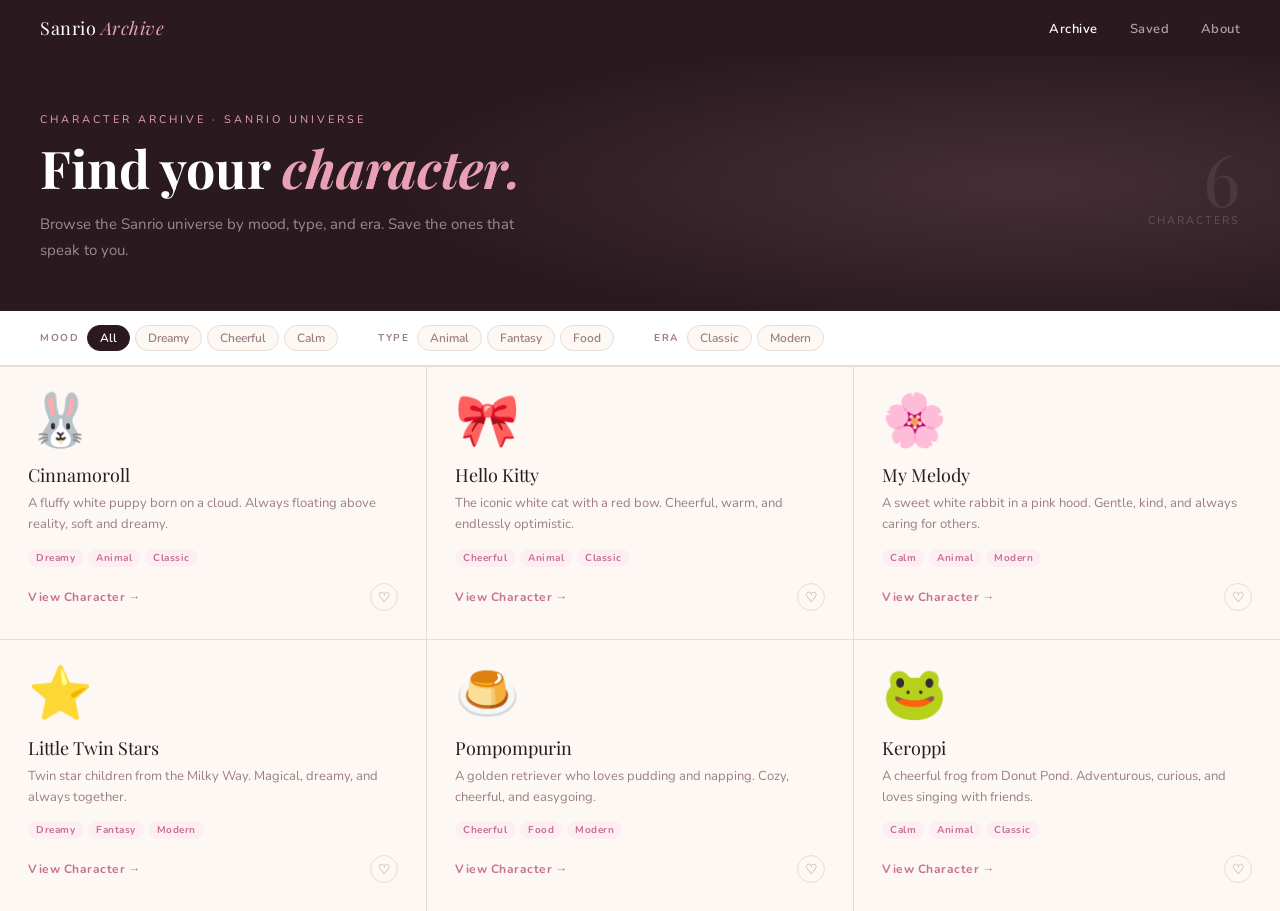
==== index.html @ fc2ae369 "Rename web3.html to index.html" ====
<!DOCTYPE html>
<html lang="en">
<head>
<meta charset="UTF-8">
<meta name="viewport" content="width=device-width, initial-scale=1.0">
<title>Sanrio Character Archive</title>
<link href="https://fonts.googleapis.com/css2?family=Playfair+Display:ital,wght@0,400;0,700;1,400&family=Nunito:wght@300;400;600;700&display=swap" rel="stylesheet">
<style>
:root {
  --pink: #e8a0b4;
  --pink-deep: #c97090;
  --pink-light: #fdeef3;
  --cream: #fdf8f4;
  --sand: #e8ddd5;
  --ink: #2a1a20;
  --muted: #9b7e86;
  --white: #ffffff;
  --tag-bg: #fdeef3;
}

* { margin: 0; padding: 0; box-sizing: border-box; }

body {
  font-family: 'Nunito', sans-serif;
  background: var(--cream);
  color: var(--ink);
  min-height: 100vh;
}

/* ── HEADER ── */
header {
  background: var(--ink);
  padding: 0 40px;
  display: flex;
  align-items: center;
  justify-content: space-between;
  height: 56px;
  position: sticky;
  top: 0;
  z-index: 100;
}

.logo {
  font-family: 'Playfair Display', serif;
  font-size: 18px;
  color: var(--white);
  letter-spacing: 0.5px;
}

.logo em {
  font-style: italic;
  color: var(--pink);
}

nav a {
  color: rgba(255,255,255,0.6);
  text-decoration: none;
  font-size: 13px;
  font-weight: 600;
  margin-left: 28px;
  letter-spacing: 0.5px;
  transition: color 0.2s;
}

nav a:hover, nav a.active { color: var(--white); }

.nav-saved {
  background: var(--pink);
  color: var(--ink) !important;
  padding: 6px 14px;
  border-radius: 20px;
  font-weight: 700 !important;
}

/* ── HERO ── */
.hero {
  background: var(--ink);
  padding: 56px 40px 48px;
  position: relative;
  overflow: hidden;
}

.hero::before {
  content: '';
  position: absolute;
  inset: 0;
  background: radial-gradient(ellipse 70% 80% at 80% 50%, rgba(232,160,180,0.15) 0%, transparent 70%);
}

.hero-label {
  font-size: 11px;
  letter-spacing: 3px;
  text-transform: uppercase;
  color: var(--pink);
  margin-bottom: 12px;
  position: relative;
}

.hero-title {
  font-family: 'Playfair Display', serif;
  font-size: clamp(32px, 5vw, 52px);
  color: var(--white);
  line-height: 1.1;
  position: relative;
  margin-bottom: 16px;
}

.hero-title em { font-style: italic; color: var(--pink); }

.hero-desc {
  font-size: 15px;
  color: rgba(255,255,255,0.5);
  max-width: 480px;
  line-height: 1.7;
  position: relative;
}

.hero-count {
  position: absolute;
  right: 40px;
  top: 50%;
  transform: translateY(-50%);
  text-align: right;
}

.hero-count-num {
  font-family: 'Playfair Display', serif;
  font-size: 72px;
  color: rgba(255,255,255,0.08);
  line-height: 1;
}

.hero-count-label {
  font-size: 11px;
  color: rgba(255,255,255,0.2);
  letter-spacing: 2px;
  text-transform: uppercase;
}

/* ── FILTER ── */
.filter-wrap {
  background: var(--white);
  border-bottom: 1px solid var(--sand);
  padding: 14px 40px;
  display: flex;
  gap: 40px;
  align-items: center;
  position: sticky;
  top: 56px;
  z-index: 90;
}

.filter-group {
  display: flex;
  align-items: center;
  gap: 8px;
}

.filter-group-label {
  font-size: 10px;
  font-weight: 700;
  letter-spacing: 1.5px;
  text-transform: uppercase;
  color: var(--muted);
  white-space: nowrap;
}

.filter-pills { display: flex; gap: 5px; }

.pill {
  padding: 4px 12px;
  border-radius: 20px;
  border: 1px solid var(--sand);
  background: var(--cream);
  font-size: 12px;
  font-weight: 600;
  color: var(--muted);
  cursor: pointer;
  transition: all 0.15s;
  font-family: 'Nunito', sans-serif;
}

.pill:hover { border-color: var(--pink); color: var(--pink-deep); }
.pill.active { background: var(--ink); color: var(--white); border-color: var(--ink); }

/* ── GRID ── */
.archive {
  display: grid;
  grid-template-columns: repeat(3, 1fr);
  gap: 1px;
  background: var(--sand);
  border-top: 1px solid var(--sand);
}

.card {
  background: var(--cream);
  padding: 28px;
  cursor: pointer;
  transition: background 0.2s;
  position: relative;
}

.card:hover { background: var(--white); }

.card-emoji {
  font-size: 52px;
  margin-bottom: 16px;
  display: block;
  line-height: 1;
}

.card-name {
  font-family: 'Playfair Display', serif;
  font-size: 18px;
  color: var(--ink);
  margin-bottom: 6px;
}

.card-desc {
  font-size: 13px;
  color: var(--muted);
  line-height: 1.6;
  margin-bottom: 14px;
}

.card-tags { display: flex; gap: 5px; flex-wrap: wrap; margin-bottom: 16px; }

.card-tag {
  font-size: 10px;
  font-weight: 700;
  padding: 2px 8px;
  border-radius: 20px;
  background: var(--pink-light);
  color: var(--pink-deep);
  letter-spacing: 0.5px;
}

.card-footer {
  display: flex;
  align-items: center;
  justify-content: space-between;
}

.card-link {
  font-size: 12px;
  font-weight: 700;
  color: var(--pink-deep);
  text-decoration: none;
  letter-spacing: 0.5px;
}

.save-btn {
  width: 28px;
  height: 28px;
  border-radius: 50%;
  border: 1.5px solid var(--sand);
  background: transparent;
  display: flex;
  align-items: center;
  justify-content: center;
  cursor: pointer;
  font-size: 14px;
  transition: all 0.15s;
  padding: 0;
  color: var(--muted);
}

.save-btn:hover, .save-btn.saved {
  background: var(--pink-light);
  border-color: var(--pink);
  color: var(--pink-deep);
}

/* ── DETAIL PANEL ── */
.detail-overlay {
  display: none;
  position: fixed;
  inset: 0;
  background: rgba(42,26,32,0.5);
  z-index: 200;
  backdrop-filter: blur(4px);
}

.detail-overlay.visible { display: flex; align-items: center; justify-content: center; padding: 40px; }

.detail-panel {
  background: var(--white);
  border-radius: 16px;
  max-width: 680px;
  width: 100%;
  overflow: hidden;
  box-shadow: 0 24px 60px rgba(42,26,32,0.25);
  animation: slideUp 0.25s ease;
}

@keyframes slideUp {
  from { opacity: 0; transform: translateY(20px); }
  to { opacity: 1; transform: translateY(0); }
}

.detail-top {
  background: var(--ink);
  padding: 32px;
  display: flex;
  gap: 24px;
  align-items: flex-start;
}

.detail-emoji-large {
  font-size: 72px;
  line-height: 1;
  flex-shrink: 0;
}

.detail-top-info { flex: 1; }

.detail-top-label {
  font-size: 10px;
  letter-spacing: 2px;
  text-transform: uppercase;
  color: var(--pink);
  margin-bottom: 6px;
}

.detail-name {
  font-family: 'Playfair Display', serif;
  font-size: 28px;
  color: var(--white);
  margin-bottom: 10px;
}

.detail-mood-tags { display: flex; gap: 6px; flex-wrap: wrap; }

.detail-mood-tag {
  font-size: 11px;
  font-weight: 700;
  padding: 3px 10px;
  border-radius: 20px;
  background: rgba(232,160,180,0.15);
  color: var(--pink);
  border: 1px solid rgba(232,160,180,0.3);
}

.detail-close {
  width: 32px;
  height: 32px;
  border-radius: 50%;
  background: rgba(255,255,255,0.1);
  border: none;
  color: rgba(255,255,255,0.6);
  font-size: 16px;
  cursor: pointer;
  display: flex;
  align-items: center;
  justify-content: center;
  transition: background 0.15s;
  padding: 0;
  font-family: sans-serif;
}

.detail-close:hover { background: rgba(255,255,255,0.2); color: white; }

.detail-body { padding: 28px 32px; }

.detail-body p {
  font-size: 14px;
  line-height: 1.8;
  color: #444;
  margin-bottom: 12px;
}

.detail-vibe {
  background: var(--pink-light);
  border-radius: 10px;
  padding: 16px 20px;
  margin: 16px 0;
}

.detail-vibe-label {
  font-size: 10px;
  font-weight: 700;
  letter-spacing: 1.5px;
  text-transform: uppercase;
  color: var(--pink-deep);
  margin-bottom: 8px;
}

.detail-vibe-tags { display: flex; gap: 6px; flex-wrap: wrap; }

.detail-vibe-tag {
  font-size: 12px;
  font-weight: 600;
  padding: 4px 12px;
  border-radius: 20px;
  background: var(--white);
  color: var(--pink-deep);
  border: 1px solid var(--pink);
}

.detail-footer {
  display: flex;
  justify-content: space-between;
  align-items: center;
  padding: 16px 32px;
  border-top: 1px solid var(--sand);
}

.detail-meta { display: flex; gap: 32px; }

.meta-item { display: flex; flex-direction: column; gap: 2px; }

.meta-label {
  font-size: 9px;
  letter-spacing: 1.5px;
  text-transform: uppercase;
  color: var(--muted);
}

.meta-value {
  font-size: 13px;
  font-weight: 700;
  color: var(--ink);
}

.detail-save-btn {
  display: flex;
  align-items: center;
  gap: 8px;
  padding: 8px 18px;
  border-radius: 20px;
  background: var(--ink);
  color: var(--white);
  border: none;
  font-size: 13px;
  font-weight: 700;
  cursor: pointer;
  font-family: 'Nunito', sans-serif;
  transition: background 0.15s;
}

.detail-save-btn:hover { background: var(--pink-deep); }
.detail-save-btn.saved { background: var(--pink); color: var(--ink); }

/* ── SAVED PAGE ── */
.saved-page {
  display: none;
  padding: 40px;
  max-width: 900px;
}

.saved-page.visible { display: block; }

.saved-title {
  font-family: 'Playfair Display', serif;
  font-size: 28px;
  color: var(--ink);
  margin-bottom: 8px;
}

.saved-subtitle {
  font-size: 14px;
  color: var(--muted);
  margin-bottom: 32px;
}

.saved-grid {
  display: grid;
  grid-template-columns: repeat(3, 1fr);
  gap: 16px;
}

.saved-card {
  background: var(--white);
  border-radius: 12px;
  padding: 20px;
  display: flex;
  align-items: center;
  gap: 14px;
  border: 1px solid var(--sand);
}

.saved-card-emoji { font-size: 36px; }

.saved-card-name {
  font-weight: 700;
  font-size: 14px;
  color: var(--ink);
}

.saved-card-mood {
  font-size: 12px;
  color: var(--muted);
}

.remove-btn {
  margin-left: auto;
  background: none;
  border: none;
  color: var(--muted);
  cursor: pointer;
  font-size: 16px;
  padding: 4px;
  transition: color 0.15s;
}

.remove-btn:hover { color: var(--pink-deep); }

.empty-saved {
  text-align: center;
  padding: 60px 0;
  color: var(--muted);
}

.empty-saved-emoji { font-size: 48px; margin-bottom: 12px; }

/* ── ABOUT PAGE ── */
.about-page {
  display: none;
  max-width: 640px;
  padding: 56px 40px;
}

.about-page.visible { display: block; }

.about-title {
  font-family: 'Playfair Display', serif;
  font-size: 32px;
  color: var(--ink);
  margin-bottom: 24px;
}

.about-title em { font-style: italic; color: var(--pink-deep); }

.about-body p {
  font-size: 15px;
  line-height: 1.85;
  color: #444;
  margin-bottom: 18px;
}

.about-note {
  border-left: 3px solid var(--pink);
  padding: 14px 20px;
  margin-top: 28px;
  background: var(--pink-light);
  border-radius: 0 8px 8px 0;
  font-size: 14px;
  line-height: 1.7;
  color: var(--pink-deep);
  font-style: italic;
}

/* ── HIDDEN ── */
.main-content.hidden { display: none; }

/* ── MOBILE ── */
@media (max-width: 640px) {
  header { padding: 0 16px; }
  .logo { font-size: 15px; }
  nav a { margin-left: 14px; font-size: 12px; }
  .hero { padding: 32px 16px; }
  .hero-count { display: none; }
  .filter-wrap { padding: 10px 16px; gap: 12px; flex-wrap: wrap; overflow-x: auto; }
  .archive { grid-template-columns: 1fr; }
  .card { padding: 20px 16px; }
  .detail-overlay { padding: 16px; align-items: flex-end; }
  .detail-panel { border-radius: 16px 16px 0 0; max-height: 90vh; overflow-y: auto; }
  .saved-grid { grid-template-columns: 1fr; }
  .saved-page, .about-page { padding: 24px 16px; }
}
</style>
</head>
<body>

<header>
  <div class="logo">Sanrio <em>Archive</em></div>
  <nav>
    <a href="#" class="active" id="nav-home" onclick="showPage('home',event)">Archive</a>
    <a href="#" id="nav-saved" onclick="showPage('saved',event)">Saved <span id="saved-count"></span></a>
    <a href="#" id="nav-about" onclick="showPage('about',event)">About</a>
  </nav>
</header>

<!-- MAIN: ARCHIVE -->
<div class="main-content" id="main-content">

  <div class="hero">
    <div class="hero-label">Character Archive · Sanrio Universe</div>
    <h1 class="hero-title">Find your <em>character.</em></h1>
    <p class="hero-desc">Browse the Sanrio universe by mood, type, and era. Save the ones that speak to you.</p>
    <div class="hero-count">
      <div class="hero-count-num">6</div>
      <div class="hero-count-label">Characters</div>
    </div>
  </div>

  <div class="filter-wrap">
    <div class="filter-group">
      <span class="filter-group-label">Mood</span>
      <div class="filter-pills">
        <button class="pill active" onclick="filterCards(this,'all')">All</button>
        <button class="pill" onclick="filterCards(this,'dreamy')">Dreamy</button>
        <button class="pill" onclick="filterCards(this,'cheerful')">Cheerful</button>
        <button class="pill" onclick="filterCards(this,'calm')">Calm</button>
      </div>
    </div>
    <div class="filter-group">
      <span class="filter-group-label">Type</span>
      <div class="filter-pills">
        <button class="pill" onclick="filterCards(this,'animal')">Animal</button>
        <button class="pill" onclick="filterCards(this,'fantasy')">Fantasy</button>
        <button class="pill" onclick="filterCards(this,'food')">Food</button>
      </div>
    </div>
    <div class="filter-group">
      <span class="filter-group-label">Era</span>
      <div class="filter-pills">
        <button class="pill" onclick="filterCards(this,'classic')">Classic</button>
        <button class="pill" onclick="filterCards(this,'modern')">Modern</button>
      </div>
    </div>
  </div>

  <section class="archive" id="card-grid">

    <div class="card" data-tags="dreamy animal classic" data-key="cinnamoroll">
      <span class="card-emoji">🐰</span>
      <div class="card-name">Cinnamoroll</div>
      <div class="card-desc">A fluffy white puppy born on a cloud. Always floating above reality, soft and dreamy.</div>
      <div class="card-tags">
        <span class="card-tag">Dreamy</span>
        <span class="card-tag">Animal</span>
        <span class="card-tag">Classic</span>
      </div>
      <div class="card-footer">
        <a class="card-link" onclick="openDetail('cinnamoroll')">View Character →</a>
        <button class="save-btn" id="save-cinnamoroll" onclick="toggleSave('cinnamoroll', event)" title="Save">♡</button>
      </div>
    </div>

    <div class="card" data-tags="cheerful animal classic" data-key="hellokitty">
      <span class="card-emoji">🎀</span>
      <div class="card-name">Hello Kitty</div>
      <div class="card-desc">The iconic white cat with a red bow. Cheerful, warm, and endlessly optimistic.</div>
      <div class="card-tags">
        <span class="card-tag">Cheerful</span>
        <span class="card-tag">Animal</span>
        <span class="card-tag">Classic</span>
      </div>
      <div class="card-footer">
        <a class="card-link" onclick="openDetail('hellokitty')">View Character →</a>
        <button class="save-btn" id="save-hellokitty" onclick="toggleSave('hellokitty', event)" title="Save">♡</button>
      </div>
    </div>

    <div class="card" data-tags="calm animal modern" data-key="mymelody">
      <span class="card-emoji">🌸</span>
      <div class="card-name">My Melody</div>
      <div class="card-desc">A sweet white rabbit in a pink hood. Gentle, kind, and always caring for others.</div>
      <div class="card-tags">
        <span class="card-tag">Calm</span>
        <span class="card-tag">Animal</span>
        <span class="card-tag">Modern</span>
      </div>
      <div class="card-footer">
        <a class="card-link" onclick="openDetail('mymelody')">View Character →</a>
        <button class="save-btn" id="save-mymelody" onclick="toggleSave('mymelody', event)" title="Save">♡</button>
      </div>
    </div>

    <div class="card" data-tags="dreamy fantasy modern" data-key="ttwinstars">
      <span class="card-emoji">⭐</span>
      <div class="card-name">Little Twin Stars</div>
      <div class="card-desc">Twin star children from the Milky Way. Magical, dreamy, and always together.</div>
      <div class="card-tags">
        <span class="card-tag">Dreamy</span>
        <span class="card-tag">Fantasy</span>
        <span class="card-tag">Modern</span>
      </div>
      <div class="card-footer">
        <a class="card-link" onclick="openDetail('ttwinstars')">View Character →</a>
        <button class="save-btn" id="save-ttwinstars" onclick="toggleSave('ttwinstars', event)" title="Save">♡</button>
      </div>
    </div>

    <div class="card" data-tags="cheerful food modern" data-key="pompompurin">
      <span class="card-emoji">🍮</span>
      <div class="card-name">Pompompurin</div>
      <div class="card-desc">A golden retriever who loves pudding and napping. Cozy, cheerful, and easygoing.</div>
      <div class="card-tags">
        <span class="card-tag">Cheerful</span>
        <span class="card-tag">Food</span>
        <span class="card-tag">Modern</span>
      </div>
      <div class="card-footer">
        <a class="card-link" onclick="openDetail('pompompurin')">View Character →</a>
        <button class="save-btn" id="save-pompompurin" onclick="toggleSave('pompompurin', event)" title="Save">♡</button>
      </div>
    </div>

    <div class="card" data-tags="calm animal classic" data-key="keroppi">
      <span class="card-emoji">🐸</span>
      <div class="card-name">Keroppi</div>
      <div class="card-desc">A cheerful frog from Donut Pond. Adventurous, curious, and loves singing with friends.</div>
      <div class="card-tags">
        <span class="card-tag">Calm</span>
        <span class="card-tag">Animal</span>
        <span class="card-tag">Classic</span>
      </div>
      <div class="card-footer">
        <a class="card-link" onclick="openDetail('keroppi')">View Character →</a>
        <button class="save-btn" id="save-keroppi" onclick="toggleSave('keroppi', event)" title="Save">♡</button>
      </div>
    </div>

  </section>
</div>

<!-- SAVED PAGE -->
<div class="saved-page" id="saved-page">
  <div class="saved-title">Saved Characters</div>
  <div class="saved-subtitle">Characters you've collected. These become the basis of your gift.</div>
  <div class="saved-grid" id="saved-grid">
    <div class="empty-saved">
      <div class="empty-saved-emoji">♡</div>
      <div>No characters saved yet.<br>Browse the archive and save your favourites.</div>
    </div>
  </div>
</div>

<!-- ABOUT PAGE -->
<div class="about-page" id="about-page">
  <div class="about-title">About the <em>Archive</em></div>
  <div class="about-body">
    <p>The Sanrio Character Archive is a resource dedicated to documenting the emotional universe of Sanrio's characters. Each character carries its own mood, personality, and way of being in the world.</p>
    <p>This project began as a way to explore how character design communicates feeling — how a round shape, a soft colour, or a specific accessory can evoke comfort, joy, or nostalgia.</p>
    <p>The archive is organized by mood, type, and era. Browse to discover characters that resonate with you, and save the ones that feel meaningful.</p>
    <div class="about-note">
</div>

<!-- DETAIL OVERLAY -->
<div class="detail-overlay" id="detail-overlay" onclick="closeDetail(event)">
  <div class="detail-panel" id="detail-panel">
    <div class="detail-top">
      <div class="detail-emoji-large" id="d-emoji"></div>
      <div class="detail-top-info">
        <div class="detail-top-label">Sanrio Character</div>
        <div class="detail-name" id="d-name"></div>
        <div class="detail-mood-tags" id="d-mood-tags"></div>
      </div>
      <button class="detail-close" onclick="closeDetail()">✕</button>
    </div>
    <div class="detail-body">
      <p id="d-desc1"></p>
      <p id="d-desc2"></p>
      <div class="detail-vibe">
        <div class="detail-vibe-label">Good for</div>
        <div class="detail-vibe-tags" id="d-vibe-tags"></div>
      </div>
    </div>
    <div class="detail-footer">
      <div class="detail-meta">
        <div class="meta-item">
          <span class="meta-label">Mood</span>
          <span class="meta-value" id="d-mood"></span>
        </div>
        <div class="meta-item">
          <span class="meta-label">Debut</span>
          <span class="meta-value" id="d-debut"></span>
        </div>
        <div class="meta-item">
          <span class="meta-label">Type</span>
          <span class="meta-value" id="d-type"></span>
        </div>
      </div>
      <button class="detail-save-btn" id="d-save-btn" onclick="toggleSaveFromDetail()">♡ Save</button>
    </div>
  </div>
</div>

<script>
const characters = {
  cinnamoroll: {
    emoji: '🐰', name: 'Cinnamoroll',
    desc1: 'Cinnamoroll is a white puppy with a plump round body, blue eyes, pink cheeks, and a curly tail that resembles a cinnamon roll. He was born on a cloud and floated down to earth.',
    desc2: 'Cinnamoroll loves to daydream and float through the sky. His gentle, quiet nature makes him a source of comfort.',
    tags: ['Dreamy', 'Animal', 'Classic'],
    vibes: ['quiet moments', 'daydreaming', 'soft comfort', 'rainy days'],
    mood: 'Dreamy', debut: '2001', type: 'Animal'
  },
  hellokitty: {
    emoji: '🎀', name: 'Hello Kitty',
    desc1: 'Hello Kitty, also known as Kitty White, is a cheerful white cat who lives in London with her family. She loves baking cookies and spending time with friends.',
    desc2: 'Debuting in 1974, Hello Kitty is one of the most recognizable characters in the world and a symbol of kawaii culture.',
    tags: ['Cheerful', 'Animal', 'Classic'],
    vibes: ['friendship', 'celebration', 'everyday joy', 'sharing'],
    mood: 'Cheerful', debut: '1974', type: 'Animal'
  },
  mymelody: {
    emoji: '🌸', name: 'My Melody',
    desc1: 'My Melody is a sweet white rabbit who lives in Mariland forest. She is always seen wearing her signature pink hood, made by her grandmother.',
    desc2: 'Kind, gentle, and a little clumsy, My Melody loves baking and quiet time. She represents warmth and the comfort of home.',
    tags: ['Calm', 'Animal', 'Modern'],
    vibes: ['gentle care', 'home warmth', 'baking', 'cozy afternoons'],
    mood: 'Calm', debut: '1975', type: 'Animal'
  },
  ttwinstars: {
    emoji: '⭐', name: 'Little Twin Stars',
    desc1: 'Kiki and Lala are twin star children who came from the Milky Way. Kiki has blue hair and Lala has pink hair — they travel together on a cloud.',
    desc2: 'The Little Twin Stars represent dreams, magic, and the bond between kindred spirits. Their pastel celestial aesthetic is iconic.',
    tags: ['Dreamy', 'Fantasy', 'Modern'],
    vibes: ['dreaming big', 'stargazing', 'kindred spirits', 'magic'],
    mood: 'Dreamy', debut: '1975', type: 'Fantasy'
  },
  pompompurin: {
    emoji: '🍮', name: 'Pompompurin',
    desc1: 'Pompompurin is a golden retriever who loves pudding so much he wears a beret that looks like one. He lives with his owner and spends most of his time napping.',
    desc2: 'Laid-back and cheerful, Pompompurin finds joy in simple pleasures: pudding, sleeping, and hanging out with friends.',
    tags: ['Cheerful', 'Food', 'Modern'],
    vibes: ['slow mornings', 'treating yourself', 'nap time', 'simple joys'],
    mood: 'Cheerful', debut: '1996', type: 'Food'
  },
  keroppi: {
    emoji: '🐸', name: 'Keroppi',
    desc1: 'Keroppi is a cheerful frog with big eyes and a wide smile who lives in Donut Pond. He loves adventure, singing, and spending time with his large family.',
    desc2: 'One of Sanrio\'s earliest characters, Keroppi represents curiosity and the joy of exploration.',
    tags: ['Calm', 'Animal', 'Classic'],
    vibes: ['adventure', 'curiosity', 'outdoor fun', 'singing'],
    mood: 'Calm', debut: '1987', type: 'Animal'
  }
};

let saved = new Set();
let currentDetailKey = null;

function openDetail(key) {
  const d = characters[key];
  currentDetailKey = key;
  document.getElementById('d-emoji').textContent = d.emoji;
  document.getElementById('d-name').textContent = d.name;
  document.getElementById('d-desc1').textContent = d.desc1;
  document.getElementById('d-desc2').textContent = d.desc2;
  document.getElementById('d-mood').textContent = d.mood;
  document.getElementById('d-debut').textContent = d.debut;
  document.getElementById('d-type').textContent = d.type;
  document.getElementById('d-mood-tags').innerHTML = d.tags.map(t => `<span class="detail-mood-tag">${t}</span>`).join('');
  document.getElementById('d-vibe-tags').innerHTML = d.vibes.map(v => `<span class="detail-vibe-tag">${v}</span>`).join('');
  const saveBtn = document.getElementById('d-save-btn');
  saveBtn.textContent = saved.has(key) ? '♥ Saved' : '♡ Save';
  saveBtn.classList.toggle('saved', saved.has(key));
  document.getElementById('detail-overlay').classList.add('visible');
}

function closeDetail(e) {
  if (!e || e.target === document.getElementById('detail-overlay')) {
    document.getElementById('detail-overlay').classList.remove('visible');
  }
}

function toggleSave(key, e) {
  e.stopPropagation();
  if (saved.has(key)) {
    saved.delete(key);
  } else {
    saved.add(key);
  }
  updateSaveUI(key);
  updateSavedCount();
}

function toggleSaveFromDetail() {
  const key = currentDetailKey;
  if (saved.has(key)) { saved.delete(key); } else { saved.add(key); }
  updateSaveUI(key);
  updateSavedCount();
  const saveBtn = document.getElementById('d-save-btn');
  saveBtn.textContent = saved.has(key) ? '♥ Saved' : '♡ Save';
  saveBtn.classList.toggle('saved', saved.has(key));
}

function updateSaveUI(key) {
  const btn = document.getElementById('save-' + key);
  if (btn) {
    btn.textContent = saved.has(key) ? '♥' : '♡';
    btn.classList.toggle('saved', saved.has(key));
  }
}

function updateSavedCount() {
  const el = document.getElementById('saved-count');
  el.textContent = saved.size > 0 ? `(${saved.size})` : '';
  renderSavedPage();
}

function renderSavedPage() {
  const grid = document.getElementById('saved-grid');
  if (saved.size === 0) {
    grid.innerHTML = '<div class="empty-saved"><div class="empty-saved-emoji">♡</div><div>No characters saved yet.<br>Browse the archive and save your favourites.</div></div>';
    return;
  }
  grid.innerHTML = [...saved].map(key => {
    const d = characters[key];
    return `<div class="saved-card">
      <div class="saved-card-emoji">${d.emoji}</div>
      <div>
        <div class="saved-card-name">${d.name}</div>
        <div class="saved-card-mood">${d.mood}</div>
      </div>
      <button class="remove-btn" onclick="removeSaved('${key}')">✕</button>
    </div>`;
  }).join('');
}

function removeSaved(key) {
  saved.delete(key);
  updateSaveUI(key);
  updateSavedCount();
}

function filterCards(btn, tag) {
  document.querySelectorAll('.pill').forEach(p => p.classList.remove('active'));
  btn.classList.add('active');
  document.querySelectorAll('.card').forEach(card => {
    card.style.display = (tag === 'all' || card.dataset.tags.includes(tag)) ? '' : 'none';
  });
}

function showPage(page, e) {
  e.preventDefault();
  document.querySelectorAll('nav a').forEach(a => a.classList.remove('active'));
  document.getElementById('main-content').classList.add('hidden');
  document.getElementById('saved-page').classList.remove('visible');
  document.getElementById('about-page').classList.remove('visible');
  if (page === 'home') {
    document.getElementById('nav-home').classList.add('active');
    document.getElementById('main-content').classList.remove('hidden');
  } else if (page === 'saved') {
    document.getElementById('nav-saved').classList.add('active');
    document.getElementById('saved-page').classList.add('visible');
  } else if (page === 'about') {
    document.getElementById('nav-about').classList.add('active');
    document.getElementById('about-page').classList.add('visible');
  }
}
</script>
</body>
</html>
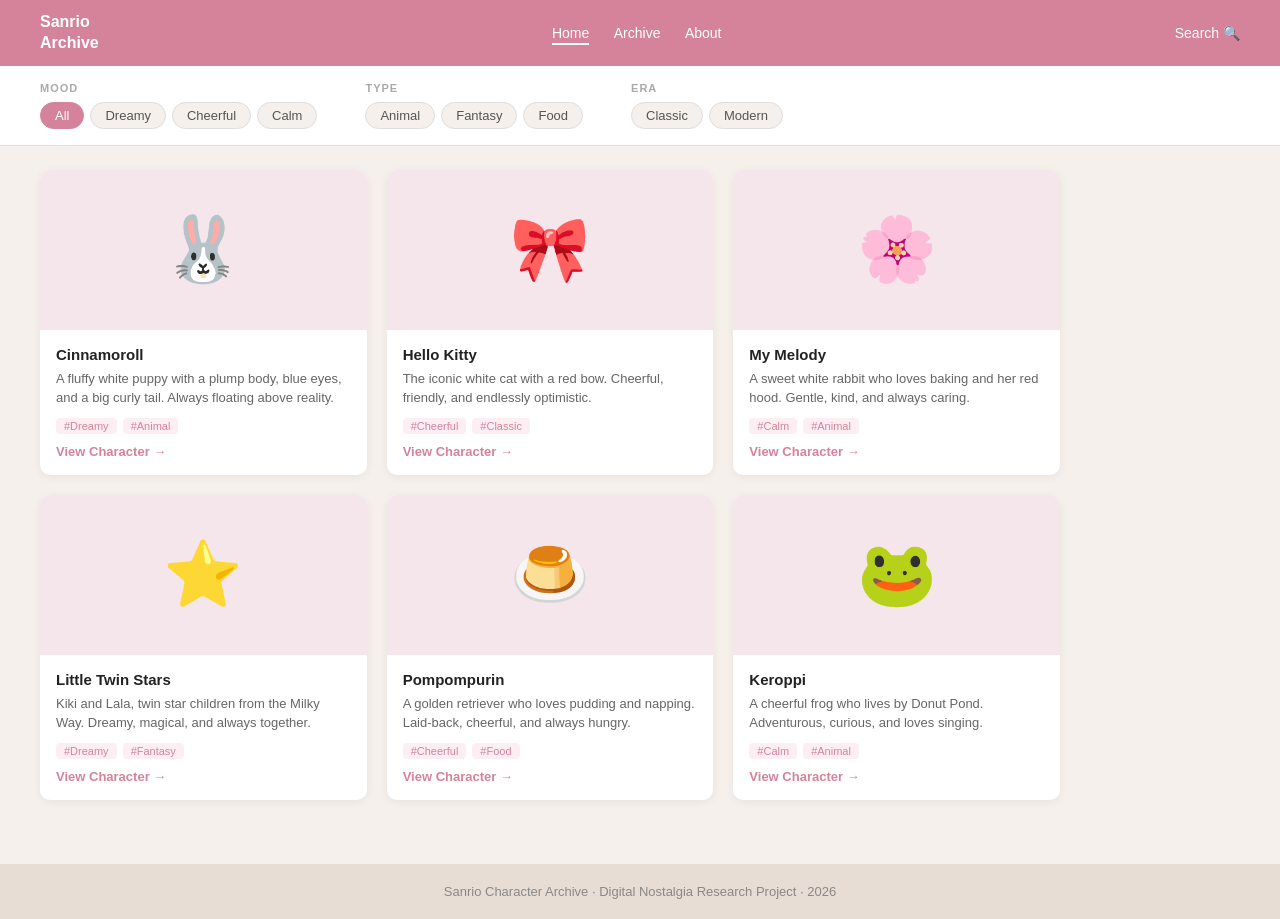
==== commit ba7fb26a: "Update and rename web3 (2).html to index.html" ====
--- a/index.html
+++ b/index.html
@@ -4,942 +4,567 @@
 <meta charset="UTF-8">
 <meta name="viewport" content="width=device-width, initial-scale=1.0">
 <title>Sanrio Character Archive</title>
-<link href="https://fonts.googleapis.com/css2?family=Playfair+Display:ital,wght@0,400;0,700;1,400&family=Nunito:wght@300;400;600;700&display=swap" rel="stylesheet">
 <style>
-:root {
-  --pink: #e8a0b4;
-  --pink-deep: #c97090;
-  --pink-light: #fdeef3;
-  --cream: #fdf8f4;
-  --sand: #e8ddd5;
-  --ink: #2a1a20;
-  --muted: #9b7e86;
-  --white: #ffffff;
-  --tag-bg: #fdeef3;
-}
-
 * { margin: 0; padding: 0; box-sizing: border-box; }
 
 body {
-  font-family: 'Nunito', sans-serif;
-  background: var(--cream);
-  color: var(--ink);
-  min-height: 100vh;
-}
-
-/* ── HEADER ── */
-header {
-  background: var(--ink);
-  padding: 0 40px;
-  display: flex;
+  font-family: Arial, Helvetica, sans-serif;
+  background: #f5f0eb;
+  color: #333;
+}
+
+/* HEADER */
+.header {
+  display: flex;
+  justify-content: space-between;
   align-items: center;
-  justify-content: space-between;
-  height: 56px;
-  position: sticky;
-  top: 0;
-  z-index: 100;
+  background: #d4839a;
+  color: white;
+  padding: 12px 40px;
 }
 
 .logo {
-  font-family: 'Playfair Display', serif;
-  font-size: 18px;
-  color: var(--white);
-  letter-spacing: 0.5px;
-}
-
-.logo em {
-  font-style: italic;
-  color: var(--pink);
-}
-
-nav a {
-  color: rgba(255,255,255,0.6);
+  font-size: 16px;
+  font-weight: bold;
+  line-height: 1.3;
+}
+
+.nav a {
+  color: white;
   text-decoration: none;
+  margin: 0 10px;
+  font-size: 14px;
+}
+
+.nav a:hover { text-decoration: underline; }
+.nav a.active { border-bottom: 2px solid white; padding-bottom: 2px; }
+
+.search { font-size: 14px; color: white; }
+
+/* FILTER */
+.filter {
+  background: white;
+  padding: 16px 40px;
+  display: flex;
+  flex-direction: row;
+  gap: 48px;
+  align-items: flex-start;
+  border-bottom: 1px solid #e8ddd5;
+}
+
+.filter-group {
+  display: flex;
+  flex-direction: column;
+  gap: 8px;
+}
+
+.filter-group p {
+  font-size: 11px;
+  font-weight: bold;
+  letter-spacing: 1px;
+  text-transform: uppercase;
+  color: #aaa;
+  margin: 0;
+}
+
+.filter-pills {
+  display: flex;
+  flex-direction: row;
+  gap: 6px;
+}
+
+button {
+  padding: 5px 14px;
+  border: 1px solid #ddd;
+  background: #f5f0eb;
+  border-radius: 20px;
+  cursor: pointer;
   font-size: 13px;
-  font-weight: 600;
-  margin-left: 28px;
-  letter-spacing: 0.5px;
-  transition: color 0.2s;
-}
-
-nav a:hover, nav a.active { color: var(--white); }
-
-.nav-saved {
-  background: var(--pink);
-  color: var(--ink) !important;
-  padding: 6px 14px;
-  border-radius: 20px;
-  font-weight: 700 !important;
-}
-
-/* ── HERO ── */
-.hero {
-  background: var(--ink);
-  padding: 56px 40px 48px;
-  position: relative;
-  overflow: hidden;
-}
-
-.hero::before {
-  content: '';
-  position: absolute;
-  inset: 0;
-  background: radial-gradient(ellipse 70% 80% at 80% 50%, rgba(232,160,180,0.15) 0%, transparent 70%);
-}
-
-.hero-label {
-  font-size: 11px;
-  letter-spacing: 3px;
-  text-transform: uppercase;
-  color: var(--pink);
-  margin-bottom: 12px;
-  position: relative;
-}
-
-.hero-title {
-  font-family: 'Playfair Display', serif;
-  font-size: clamp(32px, 5vw, 52px);
-  color: var(--white);
-  line-height: 1.1;
-  position: relative;
-  margin-bottom: 16px;
-}
-
-.hero-title em { font-style: italic; color: var(--pink); }
-
-.hero-desc {
-  font-size: 15px;
-  color: rgba(255,255,255,0.5);
-  max-width: 480px;
-  line-height: 1.7;
-  position: relative;
-}
-
-.hero-count {
-  position: absolute;
-  right: 40px;
-  top: 50%;
-  transform: translateY(-50%);
-  text-align: right;
-}
-
-.hero-count-num {
-  font-family: 'Playfair Display', serif;
-  font-size: 72px;
-  color: rgba(255,255,255,0.08);
-  line-height: 1;
-}
-
-.hero-count-label {
-  font-size: 11px;
-  color: rgba(255,255,255,0.2);
-  letter-spacing: 2px;
-  text-transform: uppercase;
-}
-
-/* ── FILTER ── */
-.filter-wrap {
-  background: var(--white);
-  border-bottom: 1px solid var(--sand);
-  padding: 14px 40px;
-  display: flex;
-  gap: 40px;
-  align-items: center;
-  position: sticky;
-  top: 56px;
-  z-index: 90;
-}
-
-.filter-group {
-  display: flex;
-  align-items: center;
-  gap: 8px;
-}
-
-.filter-group-label {
-  font-size: 10px;
-  font-weight: 700;
-  letter-spacing: 1.5px;
-  text-transform: uppercase;
-  color: var(--muted);
-  white-space: nowrap;
-}
-
-.filter-pills { display: flex; gap: 5px; }
-
-.pill {
-  padding: 4px 12px;
-  border-radius: 20px;
-  border: 1px solid var(--sand);
-  background: var(--cream);
-  font-size: 12px;
-  font-weight: 600;
-  color: var(--muted);
-  cursor: pointer;
+  color: #555;
   transition: all 0.15s;
-  font-family: 'Nunito', sans-serif;
-}
-
-.pill:hover { border-color: var(--pink); color: var(--pink-deep); }
-.pill.active { background: var(--ink); color: var(--white); border-color: var(--ink); }
-
-/* ── GRID ── */
+  font-family: Arial, sans-serif;
+}
+
+button:hover, button.active {
+  background: #d4839a;
+  color: white;
+  border-color: #d4839a;
+}
+
+/* ARCHIVE GRID */
 .archive {
   display: grid;
   grid-template-columns: repeat(3, 1fr);
-  gap: 1px;
-  background: var(--sand);
-  border-top: 1px solid var(--sand);
+  gap: 20px;
+  padding: 24px 40px;
+  max-width: 1100px;
 }
 
 .card {
-  background: var(--cream);
-  padding: 28px;
-  cursor: pointer;
-  transition: background 0.2s;
-  position: relative;
-}
-
-.card:hover { background: var(--white); }
-
-.card-emoji {
-  font-size: 52px;
-  margin-bottom: 16px;
-  display: block;
-  line-height: 1;
-}
-
-.card-name {
-  font-family: 'Playfair Display', serif;
-  font-size: 18px;
-  color: var(--ink);
-  margin-bottom: 6px;
-}
-
-.card-desc {
-  font-size: 13px;
-  color: var(--muted);
-  line-height: 1.6;
-  margin-bottom: 14px;
-}
-
-.card-tags { display: flex; gap: 5px; flex-wrap: wrap; margin-bottom: 16px; }
-
-.card-tag {
-  font-size: 10px;
-  font-weight: 700;
-  padding: 2px 8px;
-  border-radius: 20px;
-  background: var(--pink-light);
-  color: var(--pink-deep);
-  letter-spacing: 0.5px;
-}
-
-.card-footer {
-  display: flex;
-  align-items: center;
-  justify-content: space-between;
-}
-
-.card-link {
-  font-size: 12px;
-  font-weight: 700;
-  color: var(--pink-deep);
-  text-decoration: none;
-  letter-spacing: 0.5px;
-}
-
-.save-btn {
-  width: 28px;
-  height: 28px;
-  border-radius: 50%;
-  border: 1.5px solid var(--sand);
-  background: transparent;
+  background: white;
+  border-radius: 10px;
+  overflow: hidden;
+  box-shadow: 0 2px 8px rgba(0,0,0,0.06);
+  transition: transform 0.15s, box-shadow 0.15s;
+}
+
+.card:hover {
+  transform: translateY(-2px);
+  box-shadow: 0 6px 16px rgba(0,0,0,0.1);
+}
+
+.card-img {
+  width: 100%;
+  height: 160px;
+  background: #f5e6ec;
   display: flex;
   align-items: center;
   justify-content: center;
+  font-size: 64px;
+}
+
+.card-body { padding: 16px; }
+
+.card-body h3 {
+  font-size: 15px;
+  font-weight: bold;
+  margin-bottom: 6px;
+  color: #222;
+}
+
+.card-body p {
+  font-size: 13px;
+  line-height: 1.5;
+  color: #666;
+  margin-bottom: 10px;
+}
+
+.tags { display: flex; gap: 6px; margin-bottom: 10px; flex-wrap: wrap; }
+
+.tag {
+  display: inline-block;
+  font-size: 11px;
+  color: #d4839a;
+  background: #fdeef3;
+  border-radius: 4px;
+  padding: 2px 8px;
+}
+
+.card-body a {
+  display: block;
+  text-decoration: none;
+  color: #d4839a;
+  font-weight: bold;
+  font-size: 13px;
   cursor: pointer;
-  font-size: 14px;
-  transition: all 0.15s;
-  padding: 0;
-  color: var(--muted);
-}
-
-.save-btn:hover, .save-btn.saved {
-  background: var(--pink-light);
-  border-color: var(--pink);
-  color: var(--pink-deep);
-}
-
-/* ── DETAIL PANEL ── */
-.detail-overlay {
+}
+
+.card-body a:hover { text-decoration: underline; }
+
+/* DETAIL */
+.detail {
+  background: white;
+  margin: 0 40px 32px;
+  border-radius: 10px;
+  overflow: hidden;
+  box-shadow: 0 2px 8px rgba(0,0,0,0.08);
+  max-width: 1020px;
   display: none;
-  position: fixed;
-  inset: 0;
-  background: rgba(42,26,32,0.5);
-  z-index: 200;
-  backdrop-filter: blur(4px);
-}
-
-.detail-overlay.visible { display: flex; align-items: center; justify-content: center; padding: 40px; }
-
-.detail-panel {
-  background: var(--white);
-  border-radius: 16px;
-  max-width: 680px;
+}
+
+.detail.visible { display: block; }
+
+.detail-body {
+  display: grid;
+  grid-template-columns: 280px 1fr;
+}
+
+.detail-img {
   width: 100%;
-  overflow: hidden;
-  box-shadow: 0 24px 60px rgba(42,26,32,0.25);
-  animation: slideUp 0.25s ease;
-}
-
-@keyframes slideUp {
-  from { opacity: 0; transform: translateY(20px); }
-  to { opacity: 1; transform: translateY(0); }
-}
-
-.detail-top {
-  background: var(--ink);
-  padding: 32px;
-  display: flex;
-  gap: 24px;
-  align-items: flex-start;
-}
-
-.detail-emoji-large {
-  font-size: 72px;
-  line-height: 1;
-  flex-shrink: 0;
-}
-
-.detail-top-info { flex: 1; }
-
-.detail-top-label {
-  font-size: 10px;
-  letter-spacing: 2px;
-  text-transform: uppercase;
-  color: var(--pink);
-  margin-bottom: 6px;
-}
-
-.detail-name {
-  font-family: 'Playfair Display', serif;
-  font-size: 28px;
-  color: var(--white);
-  margin-bottom: 10px;
-}
-
-.detail-mood-tags { display: flex; gap: 6px; flex-wrap: wrap; }
-
-.detail-mood-tag {
-  font-size: 11px;
-  font-weight: 700;
-  padding: 3px 10px;
-  border-radius: 20px;
-  background: rgba(232,160,180,0.15);
-  color: var(--pink);
-  border: 1px solid rgba(232,160,180,0.3);
-}
-
-.detail-close {
-  width: 32px;
-  height: 32px;
-  border-radius: 50%;
-  background: rgba(255,255,255,0.1);
-  border: none;
-  color: rgba(255,255,255,0.6);
-  font-size: 16px;
-  cursor: pointer;
+  min-height: 240px;
+  background: #f5e6ec;
   display: flex;
   align-items: center;
   justify-content: center;
-  transition: background 0.15s;
-  padding: 0;
-  font-family: sans-serif;
-}
-
-.detail-close:hover { background: rgba(255,255,255,0.2); color: white; }
-
-.detail-body { padding: 28px 32px; }
-
-.detail-body p {
+  font-size: 96px;
+}
+
+.detail-content { padding: 28px 32px; }
+
+.detail-content h2 {
+  font-size: 22px;
+  font-weight: bold;
+  margin-bottom: 12px;
+  color: #222;
+}
+
+.detail-content p {
   font-size: 14px;
-  line-height: 1.8;
+  line-height: 1.75;
   color: #444;
-  margin-bottom: 12px;
-}
-
-.detail-vibe {
-  background: var(--pink-light);
-  border-radius: 10px;
-  padding: 16px 20px;
-  margin: 16px 0;
-}
-
-.detail-vibe-label {
-  font-size: 10px;
-  font-weight: 700;
-  letter-spacing: 1.5px;
-  text-transform: uppercase;
-  color: var(--pink-deep);
-  margin-bottom: 8px;
-}
-
-.detail-vibe-tags { display: flex; gap: 6px; flex-wrap: wrap; }
-
-.detail-vibe-tag {
+  margin-bottom: 10px;
+}
+
+.detail-tags { display: flex; gap: 8px; margin-top: 16px; flex-wrap: wrap; }
+
+.detail-tag {
   font-size: 12px;
-  font-weight: 600;
-  padding: 4px 12px;
-  border-radius: 20px;
-  background: var(--white);
-  color: var(--pink-deep);
-  border: 1px solid var(--pink);
+  color: #d4839a;
+  background: #fdeef3;
+  border-radius: 4px;
+  padding: 3px 10px;
 }
 
 .detail-footer {
   display: flex;
   justify-content: space-between;
   align-items: center;
-  padding: 16px 32px;
-  border-top: 1px solid var(--sand);
-}
-
-.detail-meta { display: flex; gap: 32px; }
-
-.meta-item { display: flex; flex-direction: column; gap: 2px; }
+  padding: 14px 32px;
+  border-top: 1px solid #f0e8e0;
+}
+
+.detail-meta { display: flex; gap: 40px; }
+
+.meta-item { display: flex; flex-direction: column; }
 
 .meta-label {
-  font-size: 9px;
-  letter-spacing: 1.5px;
+  font-size: 10px;
   text-transform: uppercase;
-  color: var(--muted);
+  letter-spacing: 1px;
+  color: #bbb;
 }
 
 .meta-value {
   font-size: 13px;
-  font-weight: 700;
-  color: var(--ink);
-}
-
-.detail-save-btn {
-  display: flex;
-  align-items: center;
-  gap: 8px;
-  padding: 8px 18px;
-  border-radius: 20px;
-  background: var(--ink);
-  color: var(--white);
-  border: none;
+  font-weight: bold;
+  color: #333;
+}
+
+.detail-link {
   font-size: 13px;
-  font-weight: 700;
-  cursor: pointer;
-  font-family: 'Nunito', sans-serif;
-  transition: background 0.15s;
-}
-
-.detail-save-btn:hover { background: var(--pink-deep); }
-.detail-save-btn.saved { background: var(--pink); color: var(--ink); }
-
-/* ── SAVED PAGE ── */
-.saved-page {
-  display: none;
-  padding: 40px;
-  max-width: 900px;
-}
-
-.saved-page.visible { display: block; }
-
-.saved-title {
-  font-family: 'Playfair Display', serif;
-  font-size: 28px;
-  color: var(--ink);
-  margin-bottom: 8px;
-}
-
-.saved-subtitle {
-  font-size: 14px;
-  color: var(--muted);
-  margin-bottom: 32px;
-}
-
-.saved-grid {
-  display: grid;
-  grid-template-columns: repeat(3, 1fr);
-  gap: 16px;
-}
-
-.saved-card {
-  background: var(--white);
-  border-radius: 12px;
-  padding: 20px;
-  display: flex;
-  align-items: center;
-  gap: 14px;
-  border: 1px solid var(--sand);
-}
-
-.saved-card-emoji { font-size: 36px; }
-
-.saved-card-name {
-  font-weight: 700;
-  font-size: 14px;
-  color: var(--ink);
-}
-
-.saved-card-mood {
-  font-size: 12px;
-  color: var(--muted);
-}
-
-.remove-btn {
-  margin-left: auto;
-  background: none;
-  border: none;
-  color: var(--muted);
-  cursor: pointer;
-  font-size: 16px;
-  padding: 4px;
-  transition: color 0.15s;
-}
-
-.remove-btn:hover { color: var(--pink-deep); }
-
-.empty-saved {
-  text-align: center;
-  padding: 60px 0;
-  color: var(--muted);
-}
-
-.empty-saved-emoji { font-size: 48px; margin-bottom: 12px; }
-
-/* ── ABOUT PAGE ── */
+  color: #d4839a;
+  text-decoration: none;
+  font-weight: bold;
+}
+
+.detail-link:hover { text-decoration: underline; }
+
+/* ABOUT PAGE */
 .about-page {
   display: none;
-  max-width: 640px;
-  padding: 56px 40px;
+  max-width: 700px;
+  margin: 40px;
+  background: white;
+  border-radius: 10px;
+  padding: 40px;
+  box-shadow: 0 2px 8px rgba(0,0,0,0.06);
 }
 
 .about-page.visible { display: block; }
 
-.about-title {
-  font-family: 'Playfair Display', serif;
-  font-size: 32px;
-  color: var(--ink);
-  margin-bottom: 24px;
-}
-
-.about-title em { font-style: italic; color: var(--pink-deep); }
-
-.about-body p {
-  font-size: 15px;
+.about-page h2 {
+  font-size: 22px;
+  font-weight: bold;
+  color: #d4839a;
+  margin-bottom: 20px;
+}
+
+.about-page p {
+  font-size: 14px;
   line-height: 1.85;
   color: #444;
-  margin-bottom: 18px;
-}
-
-.about-note {
-  border-left: 3px solid var(--pink);
-  padding: 14px 20px;
-  margin-top: 28px;
-  background: var(--pink-light);
-  border-radius: 0 8px 8px 0;
-  font-size: 14px;
-  line-height: 1.7;
-  color: var(--pink-deep);
-  font-style: italic;
-}
-
-/* ── HIDDEN ── */
+  margin-bottom: 16px;
+}
+
+/* MAIN CONTENT */
+.main-content { display: block; }
 .main-content.hidden { display: none; }
 
-/* ── MOBILE ── */
-@media (max-width: 640px) {
-  header { padding: 0 16px; }
-  .logo { font-size: 15px; }
-  nav a { margin-left: 14px; font-size: 12px; }
-  .hero { padding: 32px 16px; }
-  .hero-count { display: none; }
-  .filter-wrap { padding: 10px 16px; gap: 12px; flex-wrap: wrap; overflow-x: auto; }
-  .archive { grid-template-columns: 1fr; }
-  .card { padding: 20px 16px; }
-  .detail-overlay { padding: 16px; align-items: flex-end; }
-  .detail-panel { border-radius: 16px 16px 0 0; max-height: 90vh; overflow-y: auto; }
-  .saved-grid { grid-template-columns: 1fr; }
-  .saved-page, .about-page { padding: 24px 16px; }
+/* FOOTER */
+.footer {
+  text-align: center;
+  background: #e8ddd5;
+  padding: 20px;
+  margin-top: 40px;
+  font-size: 13px;
+  color: #888;
+}
+
+/* MOBILE */
+@media (max-width: 600px) {
+  .header { padding: 12px 16px; }
+  .nav { display: none; }
+  .filter { padding: 12px 16px; gap: 20px; flex-wrap: wrap; }
+  .archive { grid-template-columns: 1fr; padding: 16px; }
+  .detail { margin: 0 16px 24px; }
+  .detail-body { grid-template-columns: 1fr; }
+  .detail-img { min-height: 160px; }
+  .about-page { margin: 16px; padding: 24px; }
+  .detail-footer { flex-direction: column; gap: 12px; align-items: flex-start; }
 }
 </style>
 </head>
 <body>
 
-<header>
-  <div class="logo">Sanrio <em>Archive</em></div>
-  <nav>
-    <a href="#" class="active" id="nav-home" onclick="showPage('home',event)">Archive</a>
-    <a href="#" id="nav-saved" onclick="showPage('saved',event)">Saved <span id="saved-count"></span></a>
-    <a href="#" id="nav-about" onclick="showPage('about',event)">About</a>
+<!-- HEADER -->
+<header class="header">
+  <div class="logo">Sanrio<br>Archive</div>
+  <nav class="nav">
+    <a href="#" class="active" onclick="showPage('archive', this)">Home</a>
+    <a href="#" onclick="showPage('archive', this)">Archive</a>
+    <a href="#" onclick="showPage('about', this)">About</a>
   </nav>
+  <div class="search">Search 🔍</div>
 </header>
 
-<!-- MAIN: ARCHIVE -->
+<!-- FILTER -->
 <div class="main-content" id="main-content">
-
-  <div class="hero">
-    <div class="hero-label">Character Archive · Sanrio Universe</div>
-    <h1 class="hero-title">Find your <em>character.</em></h1>
-    <p class="hero-desc">Browse the Sanrio universe by mood, type, and era. Save the ones that speak to you.</p>
-    <div class="hero-count">
-      <div class="hero-count-num">6</div>
-      <div class="hero-count-label">Characters</div>
-    </div>
-  </div>
-
-  <div class="filter-wrap">
+  <section class="filter">
     <div class="filter-group">
-      <span class="filter-group-label">Mood</span>
+      <p>Mood</p>
       <div class="filter-pills">
-        <button class="pill active" onclick="filterCards(this,'all')">All</button>
-        <button class="pill" onclick="filterCards(this,'dreamy')">Dreamy</button>
-        <button class="pill" onclick="filterCards(this,'cheerful')">Cheerful</button>
-        <button class="pill" onclick="filterCards(this,'calm')">Calm</button>
+        <button class="active" onclick="filterCards(this,'all')">All</button>
+        <button onclick="filterCards(this,'dreamy')">Dreamy</button>
+        <button onclick="filterCards(this,'cheerful')">Cheerful</button>
+        <button onclick="filterCards(this,'calm')">Calm</button>
       </div>
     </div>
     <div class="filter-group">
-      <span class="filter-group-label">Type</span>
+      <p>Type</p>
       <div class="filter-pills">
-        <button class="pill" onclick="filterCards(this,'animal')">Animal</button>
-        <button class="pill" onclick="filterCards(this,'fantasy')">Fantasy</button>
-        <button class="pill" onclick="filterCards(this,'food')">Food</button>
+        <button onclick="filterCards(this,'animal')">Animal</button>
+        <button onclick="filterCards(this,'fantasy')">Fantasy</button>
+        <button onclick="filterCards(this,'food')">Food</button>
       </div>
     </div>
     <div class="filter-group">
-      <span class="filter-group-label">Era</span>
+      <p>Era</p>
       <div class="filter-pills">
-        <button class="pill" onclick="filterCards(this,'classic')">Classic</button>
-        <button class="pill" onclick="filterCards(this,'modern')">Modern</button>
-      </div>
-    </div>
-  </div>
-
+        <button onclick="filterCards(this,'classic')">Classic</button>
+        <button onclick="filterCards(this,'modern')">Modern</button>
+      </div>
+    </div>
+  </section>
+
+  <!-- CARDS -->
   <section class="archive" id="card-grid">
 
-    <div class="card" data-tags="dreamy animal classic" data-key="cinnamoroll">
-      <span class="card-emoji">🐰</span>
-      <div class="card-name">Cinnamoroll</div>
-      <div class="card-desc">A fluffy white puppy born on a cloud. Always floating above reality, soft and dreamy.</div>
-      <div class="card-tags">
-        <span class="card-tag">Dreamy</span>
-        <span class="card-tag">Animal</span>
-        <span class="card-tag">Classic</span>
-      </div>
-      <div class="card-footer">
-        <a class="card-link" onclick="openDetail('cinnamoroll')">View Character →</a>
-        <button class="save-btn" id="save-cinnamoroll" onclick="toggleSave('cinnamoroll', event)" title="Save">♡</button>
-      </div>
-    </div>
-
-    <div class="card" data-tags="cheerful animal classic" data-key="hellokitty">
-      <span class="card-emoji">🎀</span>
-      <div class="card-name">Hello Kitty</div>
-      <div class="card-desc">The iconic white cat with a red bow. Cheerful, warm, and endlessly optimistic.</div>
-      <div class="card-tags">
-        <span class="card-tag">Cheerful</span>
-        <span class="card-tag">Animal</span>
-        <span class="card-tag">Classic</span>
-      </div>
-      <div class="card-footer">
-        <a class="card-link" onclick="openDetail('hellokitty')">View Character →</a>
-        <button class="save-btn" id="save-hellokitty" onclick="toggleSave('hellokitty', event)" title="Save">♡</button>
-      </div>
-    </div>
-
-    <div class="card" data-tags="calm animal modern" data-key="mymelody">
-      <span class="card-emoji">🌸</span>
-      <div class="card-name">My Melody</div>
-      <div class="card-desc">A sweet white rabbit in a pink hood. Gentle, kind, and always caring for others.</div>
-      <div class="card-tags">
-        <span class="card-tag">Calm</span>
-        <span class="card-tag">Animal</span>
-        <span class="card-tag">Modern</span>
-      </div>
-      <div class="card-footer">
-        <a class="card-link" onclick="openDetail('mymelody')">View Character →</a>
-        <button class="save-btn" id="save-mymelody" onclick="toggleSave('mymelody', event)" title="Save">♡</button>
-      </div>
-    </div>
-
-    <div class="card" data-tags="dreamy fantasy modern" data-key="ttwinstars">
-      <span class="card-emoji">⭐</span>
-      <div class="card-name">Little Twin Stars</div>
-      <div class="card-desc">Twin star children from the Milky Way. Magical, dreamy, and always together.</div>
-      <div class="card-tags">
-        <span class="card-tag">Dreamy</span>
-        <span class="card-tag">Fantasy</span>
-        <span class="card-tag">Modern</span>
-      </div>
-      <div class="card-footer">
-        <a class="card-link" onclick="openDetail('ttwinstars')">View Character →</a>
-        <button class="save-btn" id="save-ttwinstars" onclick="toggleSave('ttwinstars', event)" title="Save">♡</button>
-      </div>
-    </div>
-
-    <div class="card" data-tags="cheerful food modern" data-key="pompompurin">
-      <span class="card-emoji">🍮</span>
-      <div class="card-name">Pompompurin</div>
-      <div class="card-desc">A golden retriever who loves pudding and napping. Cozy, cheerful, and easygoing.</div>
-      <div class="card-tags">
-        <span class="card-tag">Cheerful</span>
-        <span class="card-tag">Food</span>
-        <span class="card-tag">Modern</span>
-      </div>
-      <div class="card-footer">
-        <a class="card-link" onclick="openDetail('pompompurin')">View Character →</a>
-        <button class="save-btn" id="save-pompompurin" onclick="toggleSave('pompompurin', event)" title="Save">♡</button>
-      </div>
-    </div>
-
-    <div class="card" data-tags="calm animal classic" data-key="keroppi">
-      <span class="card-emoji">🐸</span>
-      <div class="card-name">Keroppi</div>
-      <div class="card-desc">A cheerful frog from Donut Pond. Adventurous, curious, and loves singing with friends.</div>
-      <div class="card-tags">
-        <span class="card-tag">Calm</span>
-        <span class="card-tag">Animal</span>
-        <span class="card-tag">Classic</span>
-      </div>
-      <div class="card-footer">
-        <a class="card-link" onclick="openDetail('keroppi')">View Character →</a>
-        <button class="save-btn" id="save-keroppi" onclick="toggleSave('keroppi', event)" title="Save">♡</button>
+    <div class="card" data-tags="dreamy animal classic">
+      <div class="card-img">🐰</div>
+      <div class="card-body">
+        <h3>Cinnamoroll</h3>
+        <p>A fluffy white puppy with a plump body, blue eyes, and a big curly tail. Always floating above reality.</p>
+        <div class="tags">
+          <span class="tag">#Dreamy</span>
+          <span class="tag">#Animal</span>
+        </div>
+        <a onclick="showDetail('cinnamoroll')">View Character →</a>
+      </div>
+    </div>
+
+    <div class="card" data-tags="cheerful animal classic">
+      <div class="card-img">🎀</div>
+      <div class="card-body">
+        <h3>Hello Kitty</h3>
+        <p>The iconic white cat with a red bow. Cheerful, friendly, and endlessly optimistic.</p>
+        <div class="tags">
+          <span class="tag">#Cheerful</span>
+          <span class="tag">#Classic</span>
+        </div>
+        <a onclick="showDetail('hellokitty')">View Character →</a>
+      </div>
+    </div>
+
+    <div class="card" data-tags="calm animal modern">
+      <div class="card-img">🌸</div>
+      <div class="card-body">
+        <h3>My Melody</h3>
+        <p>A sweet white rabbit who loves baking and her red hood. Gentle, kind, and always caring.</p>
+        <div class="tags">
+          <span class="tag">#Calm</span>
+          <span class="tag">#Animal</span>
+        </div>
+        <a onclick="showDetail('mymelody')">View Character →</a>
+      </div>
+    </div>
+
+    <div class="card" data-tags="dreamy fantasy modern">
+      <div class="card-img">⭐</div>
+      <div class="card-body">
+        <h3>Little Twin Stars</h3>
+        <p>Kiki and Lala, twin star children from the Milky Way. Dreamy, magical, and always together.</p>
+        <div class="tags">
+          <span class="tag">#Dreamy</span>
+          <span class="tag">#Fantasy</span>
+        </div>
+        <a onclick="showDetail('ttwinstars')">View Character →</a>
+      </div>
+    </div>
+
+    <div class="card" data-tags="cheerful food modern">
+      <div class="card-img">🍮</div>
+      <div class="card-body">
+        <h3>Pompompurin</h3>
+        <p>A golden retriever who loves pudding and napping. Laid-back, cheerful, and always hungry.</p>
+        <div class="tags">
+          <span class="tag">#Cheerful</span>
+          <span class="tag">#Food</span>
+        </div>
+        <a onclick="showDetail('pompompurin')">View Character →</a>
+      </div>
+    </div>
+
+    <div class="card" data-tags="calm fantasy classic">
+      <div class="card-img">🐸</div>
+      <div class="card-body">
+        <h3>Keroppi</h3>
+        <p>A cheerful frog who lives by Donut Pond. Adventurous, curious, and loves singing.</p>
+        <div class="tags">
+          <span class="tag">#Calm</span>
+          <span class="tag">#Animal</span>
+        </div>
+        <a onclick="showDetail('keroppi')">View Character →</a>
       </div>
     </div>
 
   </section>
-</div>
-
-<!-- SAVED PAGE -->
-<div class="saved-page" id="saved-page">
-  <div class="saved-title">Saved Characters</div>
-  <div class="saved-subtitle">Characters you've collected. These become the basis of your gift.</div>
-  <div class="saved-grid" id="saved-grid">
-    <div class="empty-saved">
-      <div class="empty-saved-emoji">♡</div>
-      <div>No characters saved yet.<br>Browse the archive and save your favourites.</div>
-    </div>
-  </div>
-</div>
-
-<!-- ABOUT PAGE -->
-<div class="about-page" id="about-page">
-  <div class="about-title">About the <em>Archive</em></div>
-  <div class="about-body">
-    <p>The Sanrio Character Archive is a resource dedicated to documenting the emotional universe of Sanrio's characters. Each character carries its own mood, personality, and way of being in the world.</p>
-    <p>This project began as a way to explore how character design communicates feeling — how a round shape, a soft colour, or a specific accessory can evoke comfort, joy, or nostalgia.</p>
-    <p>The archive is organized by mood, type, and era. Browse to discover characters that resonate with you, and save the ones that feel meaningful.</p>
-    <div class="about-note">
-</div>
-
-<!-- DETAIL OVERLAY -->
-<div class="detail-overlay" id="detail-overlay" onclick="closeDetail(event)">
-  <div class="detail-panel" id="detail-panel">
-    <div class="detail-top">
-      <div class="detail-emoji-large" id="d-emoji"></div>
-      <div class="detail-top-info">
-        <div class="detail-top-label">Sanrio Character</div>
-        <div class="detail-name" id="d-name"></div>
-        <div class="detail-mood-tags" id="d-mood-tags"></div>
-      </div>
-      <button class="detail-close" onclick="closeDetail()">✕</button>
-    </div>
+
+  <!-- DETAIL -->
+  <section class="detail" id="detail">
     <div class="detail-body">
-      <p id="d-desc1"></p>
-      <p id="d-desc2"></p>
-      <div class="detail-vibe">
-        <div class="detail-vibe-label">Good for</div>
-        <div class="detail-vibe-tags" id="d-vibe-tags"></div>
+      <div class="detail-img" id="detail-emoji"></div>
+      <div class="detail-content">
+        <h2 id="detail-title"></h2>
+        <p id="detail-desc1"></p>
+        <p id="detail-desc2"></p>
+        <div class="detail-tags" id="detail-tags"></div>
       </div>
     </div>
     <div class="detail-footer">
       <div class="detail-meta">
         <div class="meta-item">
-          <span class="meta-label">Mood</span>
-          <span class="meta-value" id="d-mood"></span>
+          <span class="meta-label">MOOD</span>
+          <span class="meta-value" id="detail-mood"></span>
         </div>
         <div class="meta-item">
-          <span class="meta-label">Debut</span>
-          <span class="meta-value" id="d-debut"></span>
+          <span class="meta-label">TYPE</span>
+          <span class="meta-value" id="detail-type"></span>
         </div>
         <div class="meta-item">
-          <span class="meta-label">Type</span>
-          <span class="meta-value" id="d-type"></span>
-        </div>
-      </div>
-      <button class="detail-save-btn" id="d-save-btn" onclick="toggleSaveFromDetail()">♡ Save</button>
-    </div>
-  </div>
+          <span class="meta-label">DEBUT</span>
+          <span class="meta-value" id="detail-era"></span>
+        </div>
+      </div>
+      <a class="detail-link" id="detail-link" href="#" target="_blank">Visit Sanrio Page →</a>
+    </div>
+  </section>
 </div>
 
+<section class="about-page" id="about-page">
+  <h2>About This Archive</h2>
+  <p>The Sanrio Character Archive is a resource dedicated to documenting the emotional universe of Sanrio's characters. Each character carries its own mood, personality, and way of being in the world.</p>
+  <p>This project began as a way to explore how character design communicates feeling — how a round shape, a soft colour, or a specific accessory can evoke comfort, joy, or nostalgia.</p>
+  <p>The archive is organized by mood, type, and era. Browse to discover characters that resonate with you, and save the ones that feel meaningful.</p>
+  <p style="color:#d4839a;font-style:italic;">This draft represents the archive phase of the project. The final version — Memory Gift Atelier — evolved directly from what was learned here.</p>
+</section>
+
+<footer class="footer">
+  <p>Sanrio Character Archive · Digital Nostalgia Research Project · 2026</p>
+</footer>
+
 <script>
-const characters = {
+const data = {
   cinnamoroll: {
-    emoji: '🐰', name: 'Cinnamoroll',
-    desc1: 'Cinnamoroll is a white puppy with a plump round body, blue eyes, pink cheeks, and a curly tail that resembles a cinnamon roll. He was born on a cloud and floated down to earth.',
-    desc2: 'Cinnamoroll loves to daydream and float through the sky. His gentle, quiet nature makes him a source of comfort.',
-    tags: ['Dreamy', 'Animal', 'Classic'],
-    vibes: ['quiet moments', 'daydreaming', 'soft comfort', 'rainy days'],
-    mood: 'Dreamy', debut: '2001', type: 'Animal'
+    emoji: '🐰',
+    title: 'Cinnamoroll',
+    desc1: 'Cinnamoroll is a white puppy with a plump, round body, blue eyes, pink cheeks, and a curly tail that resembles a cinnamon roll. He was born on a cloud and floated down to earth, where he was found by a café owner.',
+    desc2: 'Cinnamoroll loves to daydream and float through the sky. His gentle, quiet nature makes him a source of comfort for fans who appreciate soft, dreamy aesthetics.',
+    tags: ['#Dreamy', '#Animal', '#Classic', '#Puppy'],
+    mood: 'Dreamy', type: 'Animal', era: '2001',
+    source: 'https://www.sanrio.com/pages/cinnamoroll'
   },
   hellokitty: {
-    emoji: '🎀', name: 'Hello Kitty',
-    desc1: 'Hello Kitty, also known as Kitty White, is a cheerful white cat who lives in London with her family. She loves baking cookies and spending time with friends.',
-    desc2: 'Debuting in 1974, Hello Kitty is one of the most recognizable characters in the world and a symbol of kawaii culture.',
-    tags: ['Cheerful', 'Animal', 'Classic'],
-    vibes: ['friendship', 'celebration', 'everyday joy', 'sharing'],
-    mood: 'Cheerful', debut: '1974', type: 'Animal'
+    emoji: '🎀',
+    title: 'Hello Kitty',
+    desc1: 'Hello Kitty, also known as Kitty White, is a cheerful white cat who lives in London with her family. She loves baking cookies, collecting cute things, and spending time with friends.',
+    desc2: 'Debuting in 1974, Hello Kitty is one of the most recognizable characters in the world. Her simple, iconic design has become a symbol of kawaii culture globally.',
+    tags: ['#Cheerful', '#Classic', '#Cat', '#Iconic'],
+    mood: 'Cheerful', type: 'Animal', era: '1974',
+    source: 'https://www.sanrio.com/pages/hello-kitty'
   },
   mymelody: {
-    emoji: '🌸', name: 'My Melody',
-    desc1: 'My Melody is a sweet white rabbit who lives in Mariland forest. She is always seen wearing her signature pink hood, made by her grandmother.',
-    desc2: 'Kind, gentle, and a little clumsy, My Melody loves baking and quiet time. She represents warmth and the comfort of home.',
-    tags: ['Calm', 'Animal', 'Modern'],
-    vibes: ['gentle care', 'home warmth', 'baking', 'cozy afternoons'],
-    mood: 'Calm', debut: '1975', type: 'Animal'
+    emoji: '🌸',
+    title: 'My Melody',
+    desc1: 'My Melody is a sweet white rabbit who lives in Mariland, a forest in the Sanrio universe. She is always seen wearing her signature red or pink hood, which her grandmother made for her.',
+    desc2: 'Kind, gentle, and a little clumsy, My Melody loves baking and spending quiet time with her friends. She represents warmth, care, and the comfort of home.',
+    tags: ['#Calm', '#Animal', '#Rabbit', '#Gentle'],
+    mood: 'Calm', type: 'Animal', era: '1975',
+    source: 'https://www.sanrio.com/pages/my-melody'
   },
   ttwinstars: {
-    emoji: '⭐', name: 'Little Twin Stars',
-    desc1: 'Kiki and Lala are twin star children who came from the Milky Way. Kiki has blue hair and Lala has pink hair — they travel together on a cloud.',
-    desc2: 'The Little Twin Stars represent dreams, magic, and the bond between kindred spirits. Their pastel celestial aesthetic is iconic.',
-    tags: ['Dreamy', 'Fantasy', 'Modern'],
-    vibes: ['dreaming big', 'stargazing', 'kindred spirits', 'magic'],
-    mood: 'Dreamy', debut: '1975', type: 'Fantasy'
+    emoji: '⭐',
+    title: 'Little Twin Stars',
+    desc1: 'Kiki and Lala are twin star children who came from the Milky Way. Kiki is the boy with blue hair, and Lala is the girl with pink hair. They travel together on a cloud.',
+    desc2: 'The Little Twin Stars represent dreams, magic, and the bond between kindred spirits. Their pastel, celestial aesthetic has made them icons of 1970s kawaii culture.',
+    tags: ['#Dreamy', '#Fantasy', '#Stars', '#Twins'],
+    mood: 'Dreamy', type: 'Fantasy', era: '1975',
+    source: 'https://www.sanrio.com/pages/little-twin-stars'
   },
   pompompurin: {
-    emoji: '🍮', name: 'Pompompurin',
-    desc1: 'Pompompurin is a golden retriever who loves pudding so much he wears a beret that looks like one. He lives with his owner and spends most of his time napping.',
-    desc2: 'Laid-back and cheerful, Pompompurin finds joy in simple pleasures: pudding, sleeping, and hanging out with friends.',
-    tags: ['Cheerful', 'Food', 'Modern'],
-    vibes: ['slow mornings', 'treating yourself', 'nap time', 'simple joys'],
-    mood: 'Cheerful', debut: '1996', type: 'Food'
+    emoji: '🍮',
+    title: 'Pompompurin',
+    desc1: 'Pompompurin is a golden retriever who loves pudding — so much so that he wears a brown beret that resembles one. He lives with his owner and spends most of his time napping in his dog bed.',
+    desc2: 'Laid-back and cheerful, Pompompurin finds joy in simple pleasures: pudding, sleeping, and hanging out with friends. He embodies a cozy, unhurried approach to life.',
+    tags: ['#Cheerful', '#Food', '#Dog', '#Cozy'],
+    mood: 'Cheerful', type: 'Food', era: '1996',
+    source: 'https://www.sanrio.com/pages/pompompurin'
   },
   keroppi: {
-    emoji: '🐸', name: 'Keroppi',
-    desc1: 'Keroppi is a cheerful frog with big eyes and a wide smile who lives in Donut Pond. He loves adventure, singing, and spending time with his large family.',
-    desc2: 'One of Sanrio\'s earliest characters, Keroppi represents curiosity and the joy of exploration.',
-    tags: ['Calm', 'Animal', 'Classic'],
-    vibes: ['adventure', 'curiosity', 'outdoor fun', 'singing'],
-    mood: 'Calm', debut: '1987', type: 'Animal'
+    emoji: '🐸',
+    title: 'Keroppi',
+    desc1: 'Keroppi is a cheerful frog with big eyes and a wide smile who lives in Donut Pond. He loves adventure, singing, and spending time with his large family and many friends.',
+    desc2: 'One of Sanrio\'s earliest characters, Keroppi represents curiosity and the joy of exploration. His energetic personality makes him a beloved classic of the Sanrio universe.',
+    tags: ['#Calm', '#Animal', '#Frog', '#Classic'],
+    mood: 'Calm', type: 'Animal', era: '1987',
+    source: 'https://www.sanrio.com/pages/keroppi'
   }
 };
 
-let saved = new Set();
-let currentDetailKey = null;
-
-function openDetail(key) {
-  const d = characters[key];
-  currentDetailKey = key;
-  document.getElementById('d-emoji').textContent = d.emoji;
-  document.getElementById('d-name').textContent = d.name;
-  document.getElementById('d-desc1').textContent = d.desc1;
-  document.getElementById('d-desc2').textContent = d.desc2;
-  document.getElementById('d-mood').textContent = d.mood;
-  document.getElementById('d-debut').textContent = d.debut;
-  document.getElementById('d-type').textContent = d.type;
-  document.getElementById('d-mood-tags').innerHTML = d.tags.map(t => `<span class="detail-mood-tag">${t}</span>`).join('');
-  document.getElementById('d-vibe-tags').innerHTML = d.vibes.map(v => `<span class="detail-vibe-tag">${v}</span>`).join('');
-  const saveBtn = document.getElementById('d-save-btn');
-  saveBtn.textContent = saved.has(key) ? '♥ Saved' : '♡ Save';
-  saveBtn.classList.toggle('saved', saved.has(key));
-  document.getElementById('detail-overlay').classList.add('visible');
-}
-
-function closeDetail(e) {
-  if (!e || e.target === document.getElementById('detail-overlay')) {
-    document.getElementById('detail-overlay').classList.remove('visible');
-  }
-}
-
-function toggleSave(key, e) {
-  e.stopPropagation();
-  if (saved.has(key)) {
-    saved.delete(key);
-  } else {
-    saved.add(key);
-  }
-  updateSaveUI(key);
-  updateSavedCount();
-}
-
-function toggleSaveFromDetail() {
-  const key = currentDetailKey;
-  if (saved.has(key)) { saved.delete(key); } else { saved.add(key); }
-  updateSaveUI(key);
-  updateSavedCount();
-  const saveBtn = document.getElementById('d-save-btn');
-  saveBtn.textContent = saved.has(key) ? '♥ Saved' : '♡ Save';
-  saveBtn.classList.toggle('saved', saved.has(key));
-}
-
-function updateSaveUI(key) {
-  const btn = document.getElementById('save-' + key);
-  if (btn) {
-    btn.textContent = saved.has(key) ? '♥' : '♡';
-    btn.classList.toggle('saved', saved.has(key));
-  }
-}
-
-function updateSavedCount() {
-  const el = document.getElementById('saved-count');
-  el.textContent = saved.size > 0 ? `(${saved.size})` : '';
-  renderSavedPage();
-}
-
-function renderSavedPage() {
-  const grid = document.getElementById('saved-grid');
-  if (saved.size === 0) {
-    grid.innerHTML = '<div class="empty-saved"><div class="empty-saved-emoji">♡</div><div>No characters saved yet.<br>Browse the archive and save your favourites.</div></div>';
-    return;
-  }
-  grid.innerHTML = [...saved].map(key => {
-    const d = characters[key];
-    return `<div class="saved-card">
-      <div class="saved-card-emoji">${d.emoji}</div>
-      <div>
-        <div class="saved-card-name">${d.name}</div>
-        <div class="saved-card-mood">${d.mood}</div>
-      </div>
-      <button class="remove-btn" onclick="removeSaved('${key}')">✕</button>
-    </div>`;
-  }).join('');
-}
-
-function removeSaved(key) {
-  saved.delete(key);
-  updateSaveUI(key);
-  updateSavedCount();
+function showDetail(key) {
+  const d = data[key];
+  document.getElementById('detail-emoji').textContent = d.emoji;
+  document.getElementById('detail-title').textContent = d.title;
+  document.getElementById('detail-desc1').textContent = d.desc1;
+  document.getElementById('detail-desc2').textContent = d.desc2;
+  document.getElementById('detail-mood').textContent = d.mood;
+  document.getElementById('detail-type').textContent = d.type;
+  document.getElementById('detail-era').textContent = d.era;
+  document.getElementById('detail-link').href = d.source;
+  const tagsEl = document.getElementById('detail-tags');
+  tagsEl.innerHTML = d.tags.map(t => `<span class="detail-tag">${t}</span>`).join('');
+  const detail = document.getElementById('detail');
+  detail.classList.add('visible');
+  detail.scrollIntoView({ behavior: 'smooth' });
 }
 
 function filterCards(btn, tag) {
-  document.querySelectorAll('.pill').forEach(p => p.classList.remove('active'));
+  document.querySelectorAll('button').forEach(b => b.classList.remove('active'));
   btn.classList.add('active');
   document.querySelectorAll('.card').forEach(card => {
     card.style.display = (tag === 'all' || card.dataset.tags.includes(tag)) ? '' : 'none';
   });
 }
 
-function showPage(page, e) {
-  e.preventDefault();
-  document.querySelectorAll('nav a').forEach(a => a.classList.remove('active'));
-  document.getElementById('main-content').classList.add('hidden');
-  document.getElementById('saved-page').classList.remove('visible');
-  document.getElementById('about-page').classList.remove('visible');
-  if (page === 'home') {
-    document.getElementById('nav-home').classList.add('active');
+function showPage(page, link) {
+  event.preventDefault();
+  document.querySelectorAll('.nav a').forEach(a => a.classList.remove('active'));
+  link.classList.add('active');
+  if (page === 'about') {
+    document.getElementById('main-content').classList.add('hidden');
+    document.getElementById('about-page').classList.add('visible');
+  } else {
     document.getElementById('main-content').classList.remove('hidden');
-  } else if (page === 'saved') {
-    document.getElementById('nav-saved').classList.add('active');
-    document.getElementById('saved-page').classList.add('visible');
-  } else if (page === 'about') {
-    document.getElementById('nav-about').classList.add('active');
-    document.getElementById('about-page').classList.add('visible');
+    document.getElementById('about-page').classList.remove('visible');
   }
 }
 </script>
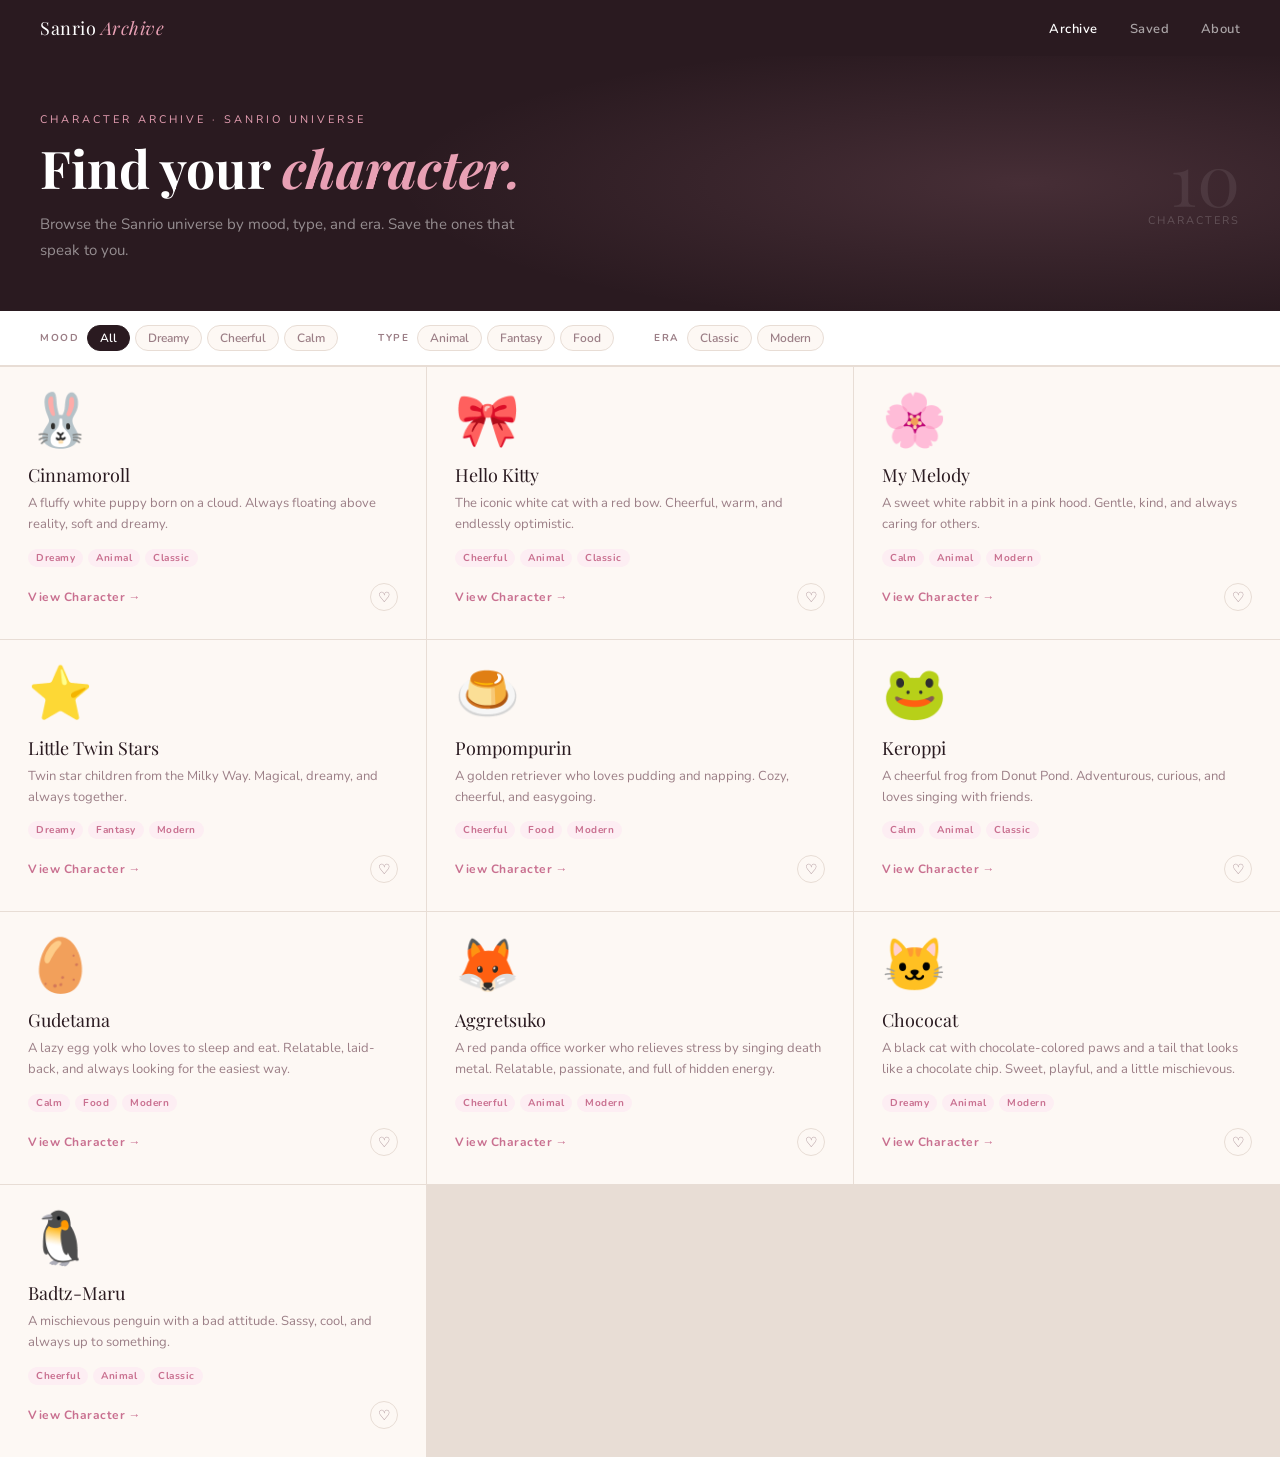
==== commit 45ca3678: "Update and rename web3(1).html to index.html" ====
--- a/index.html
+++ b/index.html
@@ -4,567 +4,1039 @@
 <meta charset="UTF-8">
 <meta name="viewport" content="width=device-width, initial-scale=1.0">
 <title>Sanrio Character Archive</title>
+<link href="https://fonts.googleapis.com/css2?family=Playfair+Display:ital,wght@0,400;0,700;1,400&family=Nunito:wght@300;400;600;700&display=swap" rel="stylesheet">
 <style>
+:root {
+  --pink: #e8a0b4;
+  --pink-deep: #c97090;
+  --pink-light: #fdeef3;
+  --cream: #fdf8f4;
+  --sand: #e8ddd5;
+  --ink: #2a1a20;
+  --muted: #9b7e86;
+  --white: #ffffff;
+  --tag-bg: #fdeef3;
+}
+
 * { margin: 0; padding: 0; box-sizing: border-box; }
 
 body {
-  font-family: Arial, Helvetica, sans-serif;
-  background: #f5f0eb;
-  color: #333;
-}
-
-/* HEADER */
-.header {
+  font-family: 'Nunito', sans-serif;
+  background: var(--cream);
+  color: var(--ink);
+  min-height: 100vh;
+}
+
+header {
+  background: var(--ink);
+  padding: 0 40px;
   display: flex;
+  align-items: center;
   justify-content: space-between;
+  height: 56px;
+  position: sticky;
+  top: 0;
+  z-index: 100;
+}
+
+.logo {
+  font-family: 'Playfair Display', serif;
+  font-size: 18px;
+  color: var(--white);
+  letter-spacing: 0.5px;
+}
+
+.logo em {
+  font-style: italic;
+  color: var(--pink);
+}
+
+nav a {
+  color: rgba(255,255,255,0.6);
+  text-decoration: none;
+  font-size: 13px;
+  font-weight: 600;
+  margin-left: 28px;
+  letter-spacing: 0.5px;
+  transition: color 0.2s;
+}
+
+nav a:hover, nav a.active { color: var(--white); }
+
+.nav-saved {
+  background: var(--pink);
+  color: var(--ink) !important;
+  padding: 6px 14px;
+  border-radius: 20px;
+  font-weight: 700 !important;
+}
+
+/* ── HERO ── */
+.hero {
+  background: var(--ink);
+  padding: 56px 40px 48px;
+  position: relative;
+  overflow: hidden;
+}
+
+.hero::before {
+  content: '';
+  position: absolute;
+  inset: 0;
+  background: radial-gradient(ellipse 70% 80% at 80% 50%, rgba(232,160,180,0.15) 0%, transparent 70%);
+}
+
+.hero-label {
+  font-size: 11px;
+  letter-spacing: 3px;
+  text-transform: uppercase;
+  color: var(--pink);
+  margin-bottom: 12px;
+  position: relative;
+}
+
+.hero-title {
+  font-family: 'Playfair Display', serif;
+  font-size: clamp(32px, 5vw, 52px);
+  color: var(--white);
+  line-height: 1.1;
+  position: relative;
+  margin-bottom: 16px;
+}
+
+.hero-title em { font-style: italic; color: var(--pink); }
+
+.hero-desc {
+  font-size: 15px;
+  color: rgba(255,255,255,0.5);
+  max-width: 480px;
+  line-height: 1.7;
+  position: relative;
+}
+
+.hero-count {
+  position: absolute;
+  right: 40px;
+  top: 50%;
+  transform: translateY(-50%);
+  text-align: right;
+}
+
+.hero-count-num {
+  font-family: 'Playfair Display', serif;
+  font-size: 72px;
+  color: rgba(255,255,255,0.08);
+  line-height: 1;
+}
+
+.hero-count-label {
+  font-size: 11px;
+  color: rgba(255,255,255,0.2);
+  letter-spacing: 2px;
+  text-transform: uppercase;
+}
+
+.filter-wrap {
+  background: var(--white);
+  border-bottom: 1px solid var(--sand);
+  padding: 14px 40px;
+  display: flex;
+  gap: 40px;
   align-items: center;
-  background: #d4839a;
-  color: white;
-  padding: 12px 40px;
-}
-
-.logo {
-  font-size: 16px;
-  font-weight: bold;
-  line-height: 1.3;
-}
-
-.nav a {
-  color: white;
-  text-decoration: none;
-  margin: 0 10px;
-  font-size: 14px;
-}
-
-.nav a:hover { text-decoration: underline; }
-.nav a.active { border-bottom: 2px solid white; padding-bottom: 2px; }
-
-.search { font-size: 14px; color: white; }
-
-/* FILTER */
-.filter {
-  background: white;
-  padding: 16px 40px;
-  display: flex;
-  flex-direction: row;
-  gap: 48px;
-  align-items: flex-start;
-  border-bottom: 1px solid #e8ddd5;
+  position: sticky;
+  top: 56px;
+  z-index: 90;
 }
 
 .filter-group {
   display: flex;
-  flex-direction: column;
+  align-items: center;
   gap: 8px;
 }
 
-.filter-group p {
-  font-size: 11px;
-  font-weight: bold;
-  letter-spacing: 1px;
+.filter-group-label {
+  font-size: 10px;
+  font-weight: 700;
+  letter-spacing: 1.5px;
   text-transform: uppercase;
-  color: #aaa;
-  margin: 0;
-}
-
-.filter-pills {
-  display: flex;
-  flex-direction: row;
-  gap: 6px;
-}
-
-button {
-  padding: 5px 14px;
-  border: 1px solid #ddd;
-  background: #f5f0eb;
+  color: var(--muted);
+  white-space: nowrap;
+}
+
+.filter-pills { display: flex; gap: 5px; }
+
+.pill {
+  padding: 4px 12px;
   border-radius: 20px;
+  border: 1px solid var(--sand);
+  background: var(--cream);
+  font-size: 12px;
+  font-weight: 600;
+  color: var(--muted);
   cursor: pointer;
-  font-size: 13px;
-  color: #555;
   transition: all 0.15s;
-  font-family: Arial, sans-serif;
-}
-
-button:hover, button.active {
-  background: #d4839a;
-  color: white;
-  border-color: #d4839a;
-}
-
-/* ARCHIVE GRID */
+  font-family: 'Nunito', sans-serif;
+}
+
+.pill:hover { border-color: var(--pink); color: var(--pink-deep); }
+.pill.active { background: var(--ink); color: var(--white); border-color: var(--ink); }
+
 .archive {
   display: grid;
   grid-template-columns: repeat(3, 1fr);
-  gap: 20px;
-  padding: 24px 40px;
-  max-width: 1100px;
+  gap: 1px;
+  background: var(--sand);
+  border-top: 1px solid var(--sand);
 }
 
 .card {
-  background: white;
-  border-radius: 10px;
-  overflow: hidden;
-  box-shadow: 0 2px 8px rgba(0,0,0,0.06);
-  transition: transform 0.15s, box-shadow 0.15s;
-}
-
-.card:hover {
-  transform: translateY(-2px);
-  box-shadow: 0 6px 16px rgba(0,0,0,0.1);
-}
-
-.card-img {
-  width: 100%;
-  height: 160px;
-  background: #f5e6ec;
+  background: var(--cream);
+  padding: 28px;
+  cursor: pointer;
+  transition: all 0.2s;
+  position: relative;
+}
+
+.card:hover { background: var(--white); transform: translateY(-2px); box-shadow: 0 4px 12px rgba(42,26,32,0.1); }
+
+.card-emoji {
+  font-size: 52px;
+  margin-bottom: 16px;
+  display: block;
+  line-height: 1;
+}
+
+.card-name {
+  font-family: 'Playfair Display', serif;
+  font-size: 18px;
+  color: var(--ink);
+  margin-bottom: 6px;
+}
+
+.card-desc {
+  font-size: 13px;
+  color: var(--muted);
+  line-height: 1.6;
+  margin-bottom: 14px;
+}
+
+.card-tags { display: flex; gap: 5px; flex-wrap: wrap; margin-bottom: 16px; }
+
+.card-tag {
+  font-size: 10px;
+  font-weight: 700;
+  padding: 2px 8px;
+  border-radius: 20px;
+  background: var(--pink-light);
+  color: var(--pink-deep);
+  letter-spacing: 0.5px;
+}
+
+.card-footer {
+  display: flex;
+  align-items: center;
+  justify-content: space-between;
+}
+
+.card-link {
+  font-size: 12px;
+  font-weight: 700;
+  color: var(--pink-deep);
+  text-decoration: none;
+  letter-spacing: 0.5px;
+}
+
+.save-btn {
+  width: 28px;
+  height: 28px;
+  border-radius: 50%;
+  border: 1.5px solid var(--sand);
+  background: transparent;
   display: flex;
   align-items: center;
   justify-content: center;
-  font-size: 64px;
-}
-
-.card-body { padding: 16px; }
-
-.card-body h3 {
-  font-size: 15px;
-  font-weight: bold;
+  cursor: pointer;
+  font-size: 14px;
+  transition: all 0.15s;
+  padding: 0;
+  color: var(--muted);
+}
+
+.save-btn:hover, .save-btn.saved {
+  background: var(--pink-light);
+  border-color: var(--pink);
+  color: var(--pink-deep);
+}
+
+.detail-overlay {
+  display: none;
+  position: fixed;
+  inset: 0;
+  background: rgba(42,26,32,0.5);
+  z-index: 200;
+  backdrop-filter: blur(4px);
+}
+
+.detail-overlay.visible { display: flex; align-items: center; justify-content: center; padding: 40px; }
+
+.detail-panel {
+  background: var(--white);
+  border-radius: 16px;
+  max-width: 680px;
+  width: 100%;
+  overflow: hidden;
+  box-shadow: 0 24px 60px rgba(42,26,32,0.25);
+  animation: slideUp 0.25s ease;
+}
+
+@keyframes slideUp {
+  from { opacity: 0; transform: translateY(20px); }
+  to { opacity: 1; transform: translateY(0); }
+}
+
+.detail-top {
+  background: var(--ink);
+  padding: 32px;
+  display: flex;
+  gap: 24px;
+  align-items: flex-start;
+}
+
+.detail-emoji-large {
+  font-size: 72px;
+  line-height: 1;
+  flex-shrink: 0;
+}
+
+.detail-top-info { flex: 1; }
+
+.detail-top-label {
+  font-size: 10px;
+  letter-spacing: 2px;
+  text-transform: uppercase;
+  color: var(--pink);
   margin-bottom: 6px;
-  color: #222;
-}
-
-.card-body p {
-  font-size: 13px;
-  line-height: 1.5;
-  color: #666;
+}
+
+.detail-name {
+  font-family: 'Playfair Display', serif;
+  font-size: 28px;
+  color: var(--white);
   margin-bottom: 10px;
 }
 
-.tags { display: flex; gap: 6px; margin-bottom: 10px; flex-wrap: wrap; }
-
-.tag {
-  display: inline-block;
+.detail-mood-tags { display: flex; gap: 6px; flex-wrap: wrap; }
+
+.detail-mood-tag {
   font-size: 11px;
-  color: #d4839a;
-  background: #fdeef3;
-  border-radius: 4px;
-  padding: 2px 8px;
-}
-
-.card-body a {
-  display: block;
-  text-decoration: none;
-  color: #d4839a;
-  font-weight: bold;
-  font-size: 13px;
+  font-weight: 700;
+  padding: 3px 10px;
+  border-radius: 20px;
+  background: rgba(232,160,180,0.15);
+  color: var(--pink);
+  border: 1px solid rgba(232,160,180,0.3);
+}
+
+.detail-close {
+  width: 32px;
+  height: 32px;
+  border-radius: 50%;
+  background: rgba(255,255,255,0.1);
+  border: none;
+  color: rgba(255,255,255,0.6);
+  font-size: 16px;
   cursor: pointer;
-}
-
-.card-body a:hover { text-decoration: underline; }
-
-/* DETAIL */
-.detail {
-  background: white;
-  margin: 0 40px 32px;
-  border-radius: 10px;
-  overflow: hidden;
-  box-shadow: 0 2px 8px rgba(0,0,0,0.08);
-  max-width: 1020px;
-  display: none;
-}
-
-.detail.visible { display: block; }
-
-.detail-body {
-  display: grid;
-  grid-template-columns: 280px 1fr;
-}
-
-.detail-img {
-  width: 100%;
-  min-height: 240px;
-  background: #f5e6ec;
   display: flex;
   align-items: center;
   justify-content: center;
-  font-size: 96px;
-}
-
-.detail-content { padding: 28px 32px; }
-
-.detail-content h2 {
-  font-size: 22px;
-  font-weight: bold;
+  transition: background 0.15s;
+  padding: 0;
+  font-family: sans-serif;
+}
+
+.detail-close:hover { background: rgba(255,255,255,0.2); color: white; }
+
+.detail-body { padding: 28px 32px; }
+
+.detail-body p {
+  font-size: 14px;
+  line-height: 1.8;
+  color: #444;
   margin-bottom: 12px;
-  color: #222;
-}
-
-.detail-content p {
-  font-size: 14px;
-  line-height: 1.75;
-  color: #444;
-  margin-bottom: 10px;
-}
-
-.detail-tags { display: flex; gap: 8px; margin-top: 16px; flex-wrap: wrap; }
-
-.detail-tag {
+}
+
+.detail-vibe {
+  background: var(--pink-light);
+  border-radius: 10px;
+  padding: 16px 20px;
+  margin: 16px 0;
+}
+
+.detail-vibe-label {
+  font-size: 10px;
+  font-weight: 700;
+  letter-spacing: 1.5px;
+  text-transform: uppercase;
+  color: var(--pink-deep);
+  margin-bottom: 8px;
+}
+
+.detail-vibe-tags { display: flex; gap: 6px; flex-wrap: wrap; }
+
+.detail-vibe-tag {
   font-size: 12px;
-  color: #d4839a;
-  background: #fdeef3;
-  border-radius: 4px;
-  padding: 3px 10px;
+  font-weight: 600;
+  padding: 4px 12px;
+  border-radius: 20px;
+  background: var(--white);
+  color: var(--pink-deep);
+  border: 1px solid var(--pink);
 }
 
 .detail-footer {
   display: flex;
   justify-content: space-between;
   align-items: center;
-  padding: 14px 32px;
-  border-top: 1px solid #f0e8e0;
-}
-
-.detail-meta { display: flex; gap: 40px; }
-
-.meta-item { display: flex; flex-direction: column; }
+  padding: 16px 32px;
+  border-top: 1px solid var(--sand);
+}
+
+.detail-meta { display: flex; gap: 32px; }
+
+.meta-item { display: flex; flex-direction: column; gap: 2px; }
 
 .meta-label {
-  font-size: 10px;
+  font-size: 9px;
+  letter-spacing: 1.5px;
   text-transform: uppercase;
-  letter-spacing: 1px;
-  color: #bbb;
+  color: var(--muted);
 }
 
 .meta-value {
   font-size: 13px;
-  font-weight: bold;
-  color: #333;
-}
-
-.detail-link {
+  font-weight: 700;
+  color: var(--ink);
+}
+
+.detail-save-btn {
+  display: flex;
+  align-items: center;
+  gap: 8px;
+  padding: 8px 18px;
+  border-radius: 20px;
+  background: var(--ink);
+  color: var(--white);
+  border: none;
   font-size: 13px;
-  color: #d4839a;
-  text-decoration: none;
-  font-weight: bold;
-}
-
-.detail-link:hover { text-decoration: underline; }
-
-/* ABOUT PAGE */
+  font-weight: 700;
+  cursor: pointer;
+  font-family: 'Nunito', sans-serif;
+  transition: background 0.15s;
+}
+
+.detail-save-btn:hover { background: var(--pink-deep); }
+.detail-save-btn.saved { background: var(--pink); color: var(--ink); }
+
+.saved-page {
+  display: none;
+  padding: 40px;
+  max-width: 900px;
+}
+
+.saved-page.visible { display: block; }
+
+.saved-title {
+  font-family: 'Playfair Display', serif;
+  font-size: 28px;
+  color: var(--ink);
+  margin-bottom: 8px;
+}
+
+.saved-subtitle {
+  font-size: 14px;
+  color: var(--muted);
+  margin-bottom: 32px;
+}
+
+.saved-grid {
+  display: grid;
+  grid-template-columns: repeat(3, 1fr);
+  gap: 16px;
+}
+
+.saved-card {
+  background: var(--white);
+  border-radius: 12px;
+  padding: 20px;
+  display: flex;
+  align-items: center;
+  gap: 14px;
+  border: 1px solid var(--sand);
+}
+
+.saved-card-emoji { font-size: 36px; }
+
+.saved-card-name {
+  font-weight: 700;
+  font-size: 14px;
+  color: var(--ink);
+}
+
+.saved-card-mood {
+  font-size: 12px;
+  color: var(--muted);
+}
+
+.remove-btn {
+  margin-left: auto;
+  background: none;
+  border: none;
+  color: var(--muted);
+  cursor: pointer;
+  font-size: 16px;
+  padding: 4px;
+  transition: color 0.15s;
+}
+
+.remove-btn:hover { color: var(--pink-deep); }
+
+.empty-saved {
+  text-align: center;
+  padding: 60px 0;
+  color: var(--muted);
+}
+
+.empty-saved-emoji { font-size: 48px; margin-bottom: 12px; }
+
 .about-page {
   display: none;
-  max-width: 700px;
-  margin: 40px;
-  background: white;
-  border-radius: 10px;
-  padding: 40px;
-  box-shadow: 0 2px 8px rgba(0,0,0,0.06);
+  max-width: 640px;
+  padding: 56px 40px;
 }
 
 .about-page.visible { display: block; }
 
-.about-page h2 {
-  font-size: 22px;
-  font-weight: bold;
-  color: #d4839a;
-  margin-bottom: 20px;
-}
-
-.about-page p {
-  font-size: 14px;
+.about-title {
+  font-family: 'Playfair Display', serif;
+  font-size: 32px;
+  color: var(--ink);
+  margin-bottom: 24px;
+}
+
+.about-title em { font-style: italic; color: var(--pink-deep); }
+
+.about-body p {
+  font-size: 15px;
   line-height: 1.85;
   color: #444;
-  margin-bottom: 16px;
-}
-
-/* MAIN CONTENT */
-.main-content { display: block; }
+  margin-bottom: 18px;
+}
+
+.about-note {
+  border-left: 3px solid var(--pink);
+  padding: 14px 20px;
+  margin-top: 28px;
+  background: var(--pink-light);
+  border-radius: 0 8px 8px 0;
+  font-size: 14px;
+  line-height: 1.7;
+  color: var(--pink-deep);
+  font-style: italic;
+}
+
 .main-content.hidden { display: none; }
-
-/* FOOTER */
-.footer {
-  text-align: center;
-  background: #e8ddd5;
-  padding: 20px;
-  margin-top: 40px;
-  font-size: 13px;
-  color: #888;
-}
-
-/* MOBILE */
-@media (max-width: 600px) {
-  .header { padding: 12px 16px; }
-  .nav { display: none; }
-  .filter { padding: 12px 16px; gap: 20px; flex-wrap: wrap; }
-  .archive { grid-template-columns: 1fr; padding: 16px; }
-  .detail { margin: 0 16px 24px; }
-  .detail-body { grid-template-columns: 1fr; }
-  .detail-img { min-height: 160px; }
-  .about-page { margin: 16px; padding: 24px; }
-  .detail-footer { flex-direction: column; gap: 12px; align-items: flex-start; }
+.saved-page, .about-page { opacity: 0; transition: opacity 0.3s ease; }
+.saved-page.visible, .about-page.visible { opacity: 1; }
+
+@media (max-width: 1024px) {
+  .archive { grid-template-columns: repeat(2, 1fr); }
+  .saved-grid { grid-template-columns: repeat(2, 1fr); }
+  .hero-count { font-size: 60px; }
+}
+
+@media (max-width: 640px) {
+  header { padding: 0 16px; }
+  .logo { font-size: 15px; }
+  nav a { margin-left: 14px; font-size: 12px; }
+  .hero { padding: 32px 16px; }
+  .hero-count { display: none; }
+  .filter-wrap { padding: 10px 16px; gap: 12px; flex-wrap: wrap; overflow-x: auto; }
+  .archive { grid-template-columns: 1fr; }
+  .card { padding: 20px 16px; }
+  .detail-overlay { padding: 16px; align-items: flex-end; }
+  .detail-panel { border-radius: 16px 16px 0 0; max-height: 90vh; overflow-y: auto; }
+  .saved-grid { grid-template-columns: 1fr; }
+  .saved-page, .about-page { padding: 24px 16px; }
+  .nav-saved { padding: 4px 10px; font-size: 11px; }
+}
+
+@media (max-width: 360px) {
+  nav a { margin-left: 10px; }
+  .hero-title { font-size: 28px; }
+  .card-emoji { font-size: 40px; }
+  .detail-emoji-large { font-size: 56px; }
 }
 </style>
 </head>
 <body>
 
-<!-- HEADER -->
-<header class="header">
-  <div class="logo">Sanrio<br>Archive</div>
-  <nav class="nav">
-    <a href="#" class="active" onclick="showPage('archive', this)">Home</a>
-    <a href="#" onclick="showPage('archive', this)">Archive</a>
-    <a href="#" onclick="showPage('about', this)">About</a>
+<header>
+  <div class="logo">Sanrio <em>Archive</em></div>
+  <nav>
+    <a href="#" class="active" id="nav-home" onclick="showPage('home',event)">Archive</a>
+    <a href="#" id="nav-saved" onclick="showPage('saved',event)">Saved <span id="saved-count"></span></a>
+    <a href="#" id="nav-about" onclick="showPage('about',event)">About</a>
   </nav>
-  <div class="search">Search 🔍</div>
 </header>
 
-<!-- FILTER -->
 <div class="main-content" id="main-content">
-  <section class="filter">
+
+  <div class="hero">
+    <div class="hero-label">Character Archive · Sanrio Universe</div>
+    <h1 class="hero-title">Find your <em>character.</em></h1>
+    <p class="hero-desc">Browse the Sanrio universe by mood, type, and era. Save the ones that speak to you.</p>
+    <div class="hero-count">
+      <div class="hero-count-num">10</div>
+      <div class="hero-count-label">Characters</div>
+    </div>
+  </div>
+
+  <div class="filter-wrap">
     <div class="filter-group">
-      <p>Mood</p>
+      <span class="filter-group-label">Mood</span>
       <div class="filter-pills">
-        <button class="active" onclick="filterCards(this,'all')">All</button>
-        <button onclick="filterCards(this,'dreamy')">Dreamy</button>
-        <button onclick="filterCards(this,'cheerful')">Cheerful</button>
-        <button onclick="filterCards(this,'calm')">Calm</button>
+        <button class="pill active" onclick="filterCards(this,'all')">All</button>
+        <button class="pill" onclick="filterCards(this,'dreamy')">Dreamy</button>
+        <button class="pill" onclick="filterCards(this,'cheerful')">Cheerful</button>
+        <button class="pill" onclick="filterCards(this,'calm')">Calm</button>
       </div>
     </div>
     <div class="filter-group">
-      <p>Type</p>
+      <span class="filter-group-label">Type</span>
       <div class="filter-pills">
-        <button onclick="filterCards(this,'animal')">Animal</button>
-        <button onclick="filterCards(this,'fantasy')">Fantasy</button>
-        <button onclick="filterCards(this,'food')">Food</button>
+        <button class="pill" onclick="filterCards(this,'animal')">Animal</button>
+        <button class="pill" onclick="filterCards(this,'fantasy')">Fantasy</button>
+        <button class="pill" onclick="filterCards(this,'food')">Food</button>
       </div>
     </div>
     <div class="filter-group">
-      <p>Era</p>
+      <span class="filter-group-label">Era</span>
       <div class="filter-pills">
-        <button onclick="filterCards(this,'classic')">Classic</button>
-        <button onclick="filterCards(this,'modern')">Modern</button>
-      </div>
-    </div>
+        <button class="pill" onclick="filterCards(this,'classic')">Classic</button>
+        <button class="pill" onclick="filterCards(this,'modern')">Modern</button>
+      </div>
+    </div>
+  </div>
+
+  <section class="archive" id="card-grid">
+
+    <div class="card" data-tags="dreamy animal classic" data-key="cinnamoroll">
+      <span class="card-emoji">🐰</span>
+      <div class="card-name">Cinnamoroll</div>
+      <div class="card-desc">A fluffy white puppy born on a cloud. Always floating above reality, soft and dreamy.</div>
+      <div class="card-tags">
+        <span class="card-tag">Dreamy</span>
+        <span class="card-tag">Animal</span>
+        <span class="card-tag">Classic</span>
+      </div>
+      <div class="card-footer">
+        <a class="card-link" onclick="openDetail('cinnamoroll')">View Character →</a>
+        <button class="save-btn" id="save-cinnamoroll" onclick="toggleSave('cinnamoroll', event)" title="Save">♡</button>
+      </div>
+    </div>
+
+    <div class="card" data-tags="cheerful animal classic" data-key="hellokitty">
+      <span class="card-emoji">🎀</span>
+      <div class="card-name">Hello Kitty</div>
+      <div class="card-desc">The iconic white cat with a red bow. Cheerful, warm, and endlessly optimistic.</div>
+      <div class="card-tags">
+        <span class="card-tag">Cheerful</span>
+        <span class="card-tag">Animal</span>
+        <span class="card-tag">Classic</span>
+      </div>
+      <div class="card-footer">
+        <a class="card-link" onclick="openDetail('hellokitty')">View Character →</a>
+        <button class="save-btn" id="save-hellokitty" onclick="toggleSave('hellokitty', event)" title="Save">♡</button>
+      </div>
+    </div>
+
+    <div class="card" data-tags="calm animal modern" data-key="mymelody">
+      <span class="card-emoji">🌸</span>
+      <div class="card-name">My Melody</div>
+      <div class="card-desc">A sweet white rabbit in a pink hood. Gentle, kind, and always caring for others.</div>
+      <div class="card-tags">
+        <span class="card-tag">Calm</span>
+        <span class="card-tag">Animal</span>
+        <span class="card-tag">Modern</span>
+      </div>
+      <div class="card-footer">
+        <a class="card-link" onclick="openDetail('mymelody')">View Character →</a>
+        <button class="save-btn" id="save-mymelody" onclick="toggleSave('mymelody', event)" title="Save">♡</button>
+      </div>
+    </div>
+
+    <div class="card" data-tags="dreamy fantasy modern" data-key="ttwinstars">
+      <span class="card-emoji">⭐</span>
+      <div class="card-name">Little Twin Stars</div>
+      <div class="card-desc">Twin star children from the Milky Way. Magical, dreamy, and always together.</div>
+      <div class="card-tags">
+        <span class="card-tag">Dreamy</span>
+        <span class="card-tag">Fantasy</span>
+        <span class="card-tag">Modern</span>
+      </div>
+      <div class="card-footer">
+        <a class="card-link" onclick="openDetail('ttwinstars')">View Character →</a>
+        <button class="save-btn" id="save-ttwinstars" onclick="toggleSave('ttwinstars', event)" title="Save">♡</button>
+      </div>
+    </div>
+
+    <div class="card" data-tags="cheerful food modern" data-key="pompompurin">
+      <span class="card-emoji">🍮</span>
+      <div class="card-name">Pompompurin</div>
+      <div class="card-desc">A golden retriever who loves pudding and napping. Cozy, cheerful, and easygoing.</div>
+      <div class="card-tags">
+        <span class="card-tag">Cheerful</span>
+        <span class="card-tag">Food</span>
+        <span class="card-tag">Modern</span>
+      </div>
+      <div class="card-footer">
+        <a class="card-link" onclick="openDetail('pompompurin')">View Character →</a>
+        <button class="save-btn" id="save-pompompurin" onclick="toggleSave('pompompurin', event)" title="Save">♡</button>
+      </div>
+    </div>
+
+    <div class="card" data-tags="calm animal classic" data-key="keroppi">
+      <span class="card-emoji">🐸</span>
+      <div class="card-name">Keroppi</div>
+      <div class="card-desc">A cheerful frog from Donut Pond. Adventurous, curious, and loves singing with friends.</div>
+      <div class="card-tags">
+        <span class="card-tag">Calm</span>
+        <span class="card-tag">Animal</span>
+        <span class="card-tag">Classic</span>
+      </div>
+      <div class="card-footer">
+        <a class="card-link" onclick="openDetail('keroppi')">View Character →</a>
+        <button class="save-btn" id="save-keroppi" onclick="toggleSave('keroppi', event)" title="Save">♡</button>
+      </div>
+    </div>
+
+    <div class="card" data-tags="calm food modern" data-key="gudetama">
+      <span class="card-emoji">🥚</span>
+      <div class="card-name">Gudetama</div>
+      <div class="card-desc">A lazy egg yolk who loves to sleep and eat. Relatable, laid-back, and always looking for the easiest way.</div>
+      <div class="card-tags">
+        <span class="card-tag">Calm</span>
+        <span class="card-tag">Food</span>
+        <span class="card-tag">Modern</span>
+      </div>
+      <div class="card-footer">
+        <a class="card-link" onclick="openDetail('gudetama')">View Character →</a>
+        <button class="save-btn" id="save-gudetama" onclick="toggleSave('gudetama', event)" title="Save">♡</button>
+      </div>
+    </div>
+
+    <div class="card" data-tags="cheerful animal modern" data-key="aggretsuko">
+      <span class="card-emoji">🦊</span>
+      <div class="card-name">Aggretsuko</div>
+      <div class="card-desc">A red panda office worker who relieves stress by singing death metal. Relatable, passionate, and full of hidden energy.</div>
+      <div class="card-tags">
+        <span class="card-tag">Cheerful</span>
+        <span class="card-tag">Animal</span>
+        <span class="card-tag">Modern</span>
+      </div>
+      <div class="card-footer">
+        <a class="card-link" onclick="openDetail('aggretsuko')">View Character →</a>
+        <button class="save-btn" id="save-aggretsuko" onclick="toggleSave('aggretsuko', event)" title="Save">♡</button>
+      </div>
+    </div>
+
+    <div class="card" data-tags="dreamy animal modern" data-key="chococat">
+      <span class="card-emoji">🐱</span>
+      <div class="card-name">Chococat</div>
+      <div class="card-desc">A black cat with chocolate-colored paws and a tail that looks like a chocolate chip. Sweet, playful, and a little mischievous.</div>
+      <div class="card-tags">
+        <span class="card-tag">Dreamy</span>
+        <span class="card-tag">Animal</span>
+        <span class="card-tag">Modern</span>
+      </div>
+      <div class="card-footer">
+        <a class="card-link" onclick="openDetail('chococat')">View Character →</a>
+        <button class="save-btn" id="save-chococat" onclick="toggleSave('chococat', event)" title="Save">♡</button>
+      </div>
+    </div>
+
+    <div class="card" data-tags="cheerful animal classic" data-key="badtzmaru">
+      <span class="card-emoji">🐧</span>
+      <div class="card-name">Badtz-Maru</div>
+      <div class="card-desc">A mischievous penguin with a bad attitude. Sassy, cool, and always up to something.</div>
+      <div class="card-tags">
+        <span class="card-tag">Cheerful</span>
+        <span class="card-tag">Animal</span>
+        <span class="card-tag">Classic</span>
+      </div>
+      <div class="card-footer">
+        <a class="card-link" onclick="openDetail('badtzmaru')">View Character →</a>
+        <button class="save-btn" id="save-badtzmaru" onclick="toggleSave('badtzmaru', event)" title="Save">♡</button>
+      </div>
+    </div>
+
   </section>
-
-  <!-- CARDS -->
-  <section class="archive" id="card-grid">
-
-    <div class="card" data-tags="dreamy animal classic">
-      <div class="card-img">🐰</div>
-      <div class="card-body">
-        <h3>Cinnamoroll</h3>
-        <p>A fluffy white puppy with a plump body, blue eyes, and a big curly tail. Always floating above reality.</p>
-        <div class="tags">
-          <span class="tag">#Dreamy</span>
-          <span class="tag">#Animal</span>
-        </div>
-        <a onclick="showDetail('cinnamoroll')">View Character →</a>
-      </div>
-    </div>
-
-    <div class="card" data-tags="cheerful animal classic">
-      <div class="card-img">🎀</div>
-      <div class="card-body">
-        <h3>Hello Kitty</h3>
-        <p>The iconic white cat with a red bow. Cheerful, friendly, and endlessly optimistic.</p>
-        <div class="tags">
-          <span class="tag">#Cheerful</span>
-          <span class="tag">#Classic</span>
-        </div>
-        <a onclick="showDetail('hellokitty')">View Character →</a>
-      </div>
-    </div>
-
-    <div class="card" data-tags="calm animal modern">
-      <div class="card-img">🌸</div>
-      <div class="card-body">
-        <h3>My Melody</h3>
-        <p>A sweet white rabbit who loves baking and her red hood. Gentle, kind, and always caring.</p>
-        <div class="tags">
-          <span class="tag">#Calm</span>
-          <span class="tag">#Animal</span>
-        </div>
-        <a onclick="showDetail('mymelody')">View Character →</a>
-      </div>
-    </div>
-
-    <div class="card" data-tags="dreamy fantasy modern">
-      <div class="card-img">⭐</div>
-      <div class="card-body">
-        <h3>Little Twin Stars</h3>
-        <p>Kiki and Lala, twin star children from the Milky Way. Dreamy, magical, and always together.</p>
-        <div class="tags">
-          <span class="tag">#Dreamy</span>
-          <span class="tag">#Fantasy</span>
-        </div>
-        <a onclick="showDetail('ttwinstars')">View Character →</a>
-      </div>
-    </div>
-
-    <div class="card" data-tags="cheerful food modern">
-      <div class="card-img">🍮</div>
-      <div class="card-body">
-        <h3>Pompompurin</h3>
-        <p>A golden retriever who loves pudding and napping. Laid-back, cheerful, and always hungry.</p>
-        <div class="tags">
-          <span class="tag">#Cheerful</span>
-          <span class="tag">#Food</span>
-        </div>
-        <a onclick="showDetail('pompompurin')">View Character →</a>
-      </div>
-    </div>
-
-    <div class="card" data-tags="calm fantasy classic">
-      <div class="card-img">🐸</div>
-      <div class="card-body">
-        <h3>Keroppi</h3>
-        <p>A cheerful frog who lives by Donut Pond. Adventurous, curious, and loves singing.</p>
-        <div class="tags">
-          <span class="tag">#Calm</span>
-          <span class="tag">#Animal</span>
-        </div>
-        <a onclick="showDetail('keroppi')">View Character →</a>
-      </div>
-    </div>
-
-  </section>
-
-  <!-- DETAIL -->
-  <section class="detail" id="detail">
+</div>
+
+<div class="saved-page" id="saved-page">
+  <div class="saved-title">Saved Characters</div>
+  <div class="saved-subtitle">Characters you've collected. These become the basis of your gift.</div>
+  <div class="saved-grid" id="saved-grid">
+    <div class="empty-saved">
+      <div class="empty-saved-emoji">♡</div>
+      <div>No characters saved yet.<br>Browse the archive and save your favourites.</div>
+    </div>
+  </div>
+</div>
+
+<div class="about-page" id="about-page">
+  <div class="about-title">About the <em>Archive</em></div>
+  <div class="about-body">
+    <p>The Sanrio Character Archive is a resource dedicated to documenting the emotional universe of Sanrio's characters. Each character carries its own mood, personality, and way of being in the world.</p>
+    <p>This project began as a way to explore how character design communicates feeling — how a round shape, a soft colour, or a specific accessory can evoke comfort, joy, or nostalgia.</p>
+    <p>The archive is organized by mood, type, and era. Browse to discover characters that resonate with you, and save the ones that feel meaningful.</p>
+  </div>
+</div>
+
+<!-- DETAIL OVERLAY -->
+<div class="detail-overlay" id="detail-overlay" onclick="closeDetail(event)">
+  <div class="detail-panel" id="detail-panel">
+    <div class="detail-top">
+      <div class="detail-emoji-large" id="d-emoji"></div>
+      <div class="detail-top-info">
+        <div class="detail-top-label">Sanrio Character</div>
+        <div class="detail-name" id="d-name"></div>
+        <div class="detail-mood-tags" id="d-mood-tags"></div>
+      </div>
+      <button class="detail-close" onclick="closeDetail()">✕</button>
+    </div>
     <div class="detail-body">
-      <div class="detail-img" id="detail-emoji"></div>
-      <div class="detail-content">
-        <h2 id="detail-title"></h2>
-        <p id="detail-desc1"></p>
-        <p id="detail-desc2"></p>
-        <div class="detail-tags" id="detail-tags"></div>
+      <p id="d-desc1"></p>
+      <p id="d-desc2"></p>
+      <div class="detail-vibe">
+        <div class="detail-vibe-label">Good for</div>
+        <div class="detail-vibe-tags" id="d-vibe-tags"></div>
       </div>
     </div>
     <div class="detail-footer">
       <div class="detail-meta">
         <div class="meta-item">
-          <span class="meta-label">MOOD</span>
-          <span class="meta-value" id="detail-mood"></span>
+          <span class="meta-label">Mood</span>
+          <span class="meta-value" id="d-mood"></span>
         </div>
         <div class="meta-item">
-          <span class="meta-label">TYPE</span>
-          <span class="meta-value" id="detail-type"></span>
+          <span class="meta-label">Debut</span>
+          <span class="meta-value" id="d-debut"></span>
         </div>
         <div class="meta-item">
-          <span class="meta-label">DEBUT</span>
-          <span class="meta-value" id="detail-era"></span>
+          <span class="meta-label">Type</span>
+          <span class="meta-value" id="d-type"></span>
         </div>
       </div>
-      <a class="detail-link" id="detail-link" href="#" target="_blank">Visit Sanrio Page →</a>
-    </div>
-  </section>
+      <button class="detail-save-btn" id="d-save-btn" onclick="toggleSaveFromDetail()">♡ Save</button>
+    </div>
+  </div>
 </div>
 
-<section class="about-page" id="about-page">
-  <h2>About This Archive</h2>
-  <p>The Sanrio Character Archive is a resource dedicated to documenting the emotional universe of Sanrio's characters. Each character carries its own mood, personality, and way of being in the world.</p>
-  <p>This project began as a way to explore how character design communicates feeling — how a round shape, a soft colour, or a specific accessory can evoke comfort, joy, or nostalgia.</p>
-  <p>The archive is organized by mood, type, and era. Browse to discover characters that resonate with you, and save the ones that feel meaningful.</p>
-  <p style="color:#d4839a;font-style:italic;">This draft represents the archive phase of the project. The final version — Memory Gift Atelier — evolved directly from what was learned here.</p>
-</section>
-
-<footer class="footer">
-  <p>Sanrio Character Archive · Digital Nostalgia Research Project · 2026</p>
-</footer>
-
 <script>
-const data = {
+const characters = {
   cinnamoroll: {
-    emoji: '🐰',
-    title: 'Cinnamoroll',
-    desc1: 'Cinnamoroll is a white puppy with a plump, round body, blue eyes, pink cheeks, and a curly tail that resembles a cinnamon roll. He was born on a cloud and floated down to earth, where he was found by a café owner.',
-    desc2: 'Cinnamoroll loves to daydream and float through the sky. His gentle, quiet nature makes him a source of comfort for fans who appreciate soft, dreamy aesthetics.',
-    tags: ['#Dreamy', '#Animal', '#Classic', '#Puppy'],
-    mood: 'Dreamy', type: 'Animal', era: '2001',
-    source: 'https://www.sanrio.com/pages/cinnamoroll'
+    emoji: '🐰', name: 'Cinnamoroll',
+    desc1: 'Cinnamoroll is a white puppy with a plump round body, blue eyes, pink cheeks, and a curly tail that resembles a cinnamon roll. He was born on a cloud and floated down to earth.',
+    desc2: 'Cinnamoroll loves to daydream and float through the sky. His gentle, quiet nature makes him a source of comfort.',
+    tags: ['Dreamy', 'Animal', 'Classic'],
+    vibes: ['quiet moments', 'daydreaming', 'soft comfort', 'rainy days'],
+    mood: 'Dreamy', debut: '2001', type: 'Animal'
   },
   hellokitty: {
-    emoji: '🎀',
-    title: 'Hello Kitty',
-    desc1: 'Hello Kitty, also known as Kitty White, is a cheerful white cat who lives in London with her family. She loves baking cookies, collecting cute things, and spending time with friends.',
-    desc2: 'Debuting in 1974, Hello Kitty is one of the most recognizable characters in the world. Her simple, iconic design has become a symbol of kawaii culture globally.',
-    tags: ['#Cheerful', '#Classic', '#Cat', '#Iconic'],
-    mood: 'Cheerful', type: 'Animal', era: '1974',
-    source: 'https://www.sanrio.com/pages/hello-kitty'
+    emoji: '🎀', name: 'Hello Kitty',
+    desc1: 'Hello Kitty, also known as Kitty White, is a cheerful white cat who lives in London with her family. She loves baking cookies and spending time with friends.',
+    desc2: 'Debuting in 1974, Hello Kitty is one of the most recognizable characters in the world and a symbol of kawaii culture.',
+    tags: ['Cheerful', 'Animal', 'Classic'],
+    vibes: ['friendship', 'celebration', 'everyday joy', 'sharing'],
+    mood: 'Cheerful', debut: '1974', type: 'Animal'
   },
   mymelody: {
-    emoji: '🌸',
-    title: 'My Melody',
-    desc1: 'My Melody is a sweet white rabbit who lives in Mariland, a forest in the Sanrio universe. She is always seen wearing her signature red or pink hood, which her grandmother made for her.',
-    desc2: 'Kind, gentle, and a little clumsy, My Melody loves baking and spending quiet time with her friends. She represents warmth, care, and the comfort of home.',
-    tags: ['#Calm', '#Animal', '#Rabbit', '#Gentle'],
-    mood: 'Calm', type: 'Animal', era: '1975',
-    source: 'https://www.sanrio.com/pages/my-melody'
+    emoji: '🌸', name: 'My Melody',
+    desc1: 'My Melody is a sweet white rabbit who lives in Mariland forest. She is always seen wearing her signature pink hood, made by her grandmother.',
+    desc2: 'Kind, gentle, and a little clumsy, My Melody loves baking and quiet time. She represents warmth and the comfort of home.',
+    tags: ['Calm', 'Animal', 'Modern'],
+    vibes: ['gentle care', 'home warmth', 'baking', 'cozy afternoons'],
+    mood: 'Calm', debut: '1975', type: 'Animal'
   },
   ttwinstars: {
-    emoji: '⭐',
-    title: 'Little Twin Stars',
-    desc1: 'Kiki and Lala are twin star children who came from the Milky Way. Kiki is the boy with blue hair, and Lala is the girl with pink hair. They travel together on a cloud.',
-    desc2: 'The Little Twin Stars represent dreams, magic, and the bond between kindred spirits. Their pastel, celestial aesthetic has made them icons of 1970s kawaii culture.',
-    tags: ['#Dreamy', '#Fantasy', '#Stars', '#Twins'],
-    mood: 'Dreamy', type: 'Fantasy', era: '1975',
-    source: 'https://www.sanrio.com/pages/little-twin-stars'
+    emoji: '⭐', name: 'Little Twin Stars',
+    desc1: 'Kiki and Lala are twin star children who came from the Milky Way. Kiki has blue hair and Lala has pink hair — they travel together on a cloud.',
+    desc2: 'The Little Twin Stars represent dreams, magic, and the bond between kindred spirits. Their pastel celestial aesthetic is iconic.',
+    tags: ['Dreamy', 'Fantasy', 'Modern'],
+    vibes: ['dreaming big', 'stargazing', 'kindred spirits', 'magic'],
+    mood: 'Dreamy', debut: '1975', type: 'Fantasy'
   },
   pompompurin: {
-    emoji: '🍮',
-    title: 'Pompompurin',
-    desc1: 'Pompompurin is a golden retriever who loves pudding — so much so that he wears a brown beret that resembles one. He lives with his owner and spends most of his time napping in his dog bed.',
-    desc2: 'Laid-back and cheerful, Pompompurin finds joy in simple pleasures: pudding, sleeping, and hanging out with friends. He embodies a cozy, unhurried approach to life.',
-    tags: ['#Cheerful', '#Food', '#Dog', '#Cozy'],
-    mood: 'Cheerful', type: 'Food', era: '1996',
-    source: 'https://www.sanrio.com/pages/pompompurin'
+    emoji: '🍮', name: 'Pompompurin',
+    desc1: 'Pompompurin is a golden retriever who loves pudding so much he wears a beret that looks like one. He lives with his owner and spends most of his time napping.',
+    desc2: 'Laid-back and cheerful, Pompompurin finds joy in simple pleasures: pudding, sleeping, and hanging out with friends.',
+    tags: ['Cheerful', 'Food', 'Modern'],
+    vibes: ['slow mornings', 'treating yourself', 'nap time', 'simple joys'],
+    mood: 'Cheerful', debut: '1996', type: 'Food'
   },
   keroppi: {
-    emoji: '🐸',
-    title: 'Keroppi',
-    desc1: 'Keroppi is a cheerful frog with big eyes and a wide smile who lives in Donut Pond. He loves adventure, singing, and spending time with his large family and many friends.',
-    desc2: 'One of Sanrio\'s earliest characters, Keroppi represents curiosity and the joy of exploration. His energetic personality makes him a beloved classic of the Sanrio universe.',
-    tags: ['#Calm', '#Animal', '#Frog', '#Classic'],
-    mood: 'Calm', type: 'Animal', era: '1987',
-    source: 'https://www.sanrio.com/pages/keroppi'
+    emoji: '🐸', name: 'Keroppi',
+    desc1: 'Keroppi is a cheerful frog with big eyes and a wide smile who lives in Donut Pond. He loves adventure, singing, and spending time with his large family.',
+    desc2: 'One of Sanrio\'s earliest characters, Keroppi represents curiosity and the joy of exploration.',
+    tags: ['Calm', 'Animal', 'Classic'],
+    vibes: ['adventure', 'curiosity', 'outdoor fun', 'singing'],
+    mood: 'Calm', debut: '1987', type: 'Animal'
+  },
+  gudetama: {
+    emoji: '🥚', name: 'Gudetama',
+    desc1: 'Gudetama is a lazy egg yolk with a butt crack and little arms and legs. He was born from a broken eggshell and has a perpetually tired expression.',
+    desc2: 'Gudetama loves to sleep, eat, and avoid work. His relatable laziness has made him a favorite among people who appreciate taking it easy.',
+    tags: ['Calm', 'Food', 'Modern'],
+    vibes: ['lazy days', 'self-care', 'comfort food', 'relaxation'],
+    mood: 'Calm', debut: '2013', type: 'Food'
+  },
+  aggretsuko: {
+    emoji: '🦊', name: 'Aggretsuko',
+    desc1: 'Aggretsuko is a 25-year-old red panda who works as an accountant in Tokyo. She appears cute and mild-mannered at work, but has a secret passion for death metal.',
+    desc2: 'Aggretsuko uses death metal karaoke to relieve the stress of her office job and everyday frustrations. Her character resonates with anyone who has ever felt overwhelmed by modern life.',
+    tags: ['Cheerful', 'Animal', 'Modern'],
+    vibes: ['stress relief', 'self-expression', 'work-life balance', 'hidden talents'],
+    mood: 'Cheerful', debut: '2016', type: 'Animal'
+  },
+  chococat: {
+    emoji: '🐱', name: 'Chococat',
+    desc1: 'Chococat is a black cat with chocolate-colored paws, ears, and tail. He has big round eyes and a constant look of wonder on his face.',
+    desc2: 'Chococat loves to explore and discover new things. He has a special ability to sense when something exciting is about to happen.',
+    tags: ['Dreamy', 'Animal', 'Modern'],
+    vibes: ['playfulness', 'curiosity', 'chocolatey treats', 'magical moments'],
+    mood: 'Dreamy', debut: '1996', type: 'Animal'
+  },
+  badtzmaru: {
+    emoji: '🐧', name: 'Badtz-Maru',
+    desc1: 'Badtz-Maru is a mischievous penguin with spiky hair and a permanent scowl. He lives in Gorgeoustown and loves causing trouble.',
+    desc2: 'Despite his bad attitude, Badtz-Maru has a soft spot for his friends and family. He dreams of becoming the leader of his own gang someday.',
+    tags: ['Cheerful', 'Animal', 'Classic'],
+    vibes: ['mischief', 'confidence', 'coolness', 'friendship'],
+    mood: 'Cheerful', debut: '1993', type: 'Animal'
   }
 };
 
-function showDetail(key) {
-  const d = data[key];
-  document.getElementById('detail-emoji').textContent = d.emoji;
-  document.getElementById('detail-title').textContent = d.title;
-  document.getElementById('detail-desc1').textContent = d.desc1;
-  document.getElementById('detail-desc2').textContent = d.desc2;
-  document.getElementById('detail-mood').textContent = d.mood;
-  document.getElementById('detail-type').textContent = d.type;
-  document.getElementById('detail-era').textContent = d.era;
-  document.getElementById('detail-link').href = d.source;
-  const tagsEl = document.getElementById('detail-tags');
-  tagsEl.innerHTML = d.tags.map(t => `<span class="detail-tag">${t}</span>`).join('');
-  const detail = document.getElementById('detail');
-  detail.classList.add('visible');
-  detail.scrollIntoView({ behavior: 'smooth' });
+let saved = new Set();
+let currentDetailKey = null;
+
+function openDetail(key) {
+  const d = characters[key];
+  currentDetailKey = key;
+  document.getElementById('d-emoji').textContent = d.emoji;
+  document.getElementById('d-name').textContent = d.name;
+  document.getElementById('d-desc1').textContent = d.desc1;
+  document.getElementById('d-desc2').textContent = d.desc2;
+  document.getElementById('d-mood').textContent = d.mood;
+  document.getElementById('d-debut').textContent = d.debut;
+  document.getElementById('d-type').textContent = d.type;
+  document.getElementById('d-mood-tags').innerHTML = d.tags.map(t => `<span class="detail-mood-tag">${t}</span>`).join('');
+  document.getElementById('d-vibe-tags').innerHTML = d.vibes.map(v => `<span class="detail-vibe-tag">${v}</span>`).join('');
+  const saveBtn = document.getElementById('d-save-btn');
+  saveBtn.textContent = saved.has(key) ? '♥ Saved' : '♡ Save';
+  saveBtn.classList.toggle('saved', saved.has(key));
+  document.getElementById('detail-overlay').classList.add('visible');
+}
+
+function closeDetail(e) {
+  if (!e || e.target === document.getElementById('detail-overlay')) {
+    document.getElementById('detail-overlay').classList.remove('visible');
+  }
+}
+
+function toggleSave(key, e) {
+  e.stopPropagation();
+  if (saved.has(key)) {
+    saved.delete(key);
+  } else {
+    saved.add(key);
+  }
+  updateSaveUI(key);
+  updateSavedCount();
+}
+
+function toggleSaveFromDetail() {
+  const key = currentDetailKey;
+  if (saved.has(key)) { saved.delete(key); } else { saved.add(key); }
+  updateSaveUI(key);
+  updateSavedCount();
+  const saveBtn = document.getElementById('d-save-btn');
+  saveBtn.textContent = saved.has(key) ? '♥ Saved' : '♡ Save';
+  saveBtn.classList.toggle('saved', saved.has(key));
+}
+
+function updateSaveUI(key) {
+  const btn = document.getElementById('save-' + key);
+  if (btn) {
+    btn.textContent = saved.has(key) ? '♥' : '♡';
+    btn.classList.toggle('saved', saved.has(key));
+  }
+}
+
+function updateSavedCount() {
+  const el = document.getElementById('saved-count');
+  el.textContent = saved.size > 0 ? `(${saved.size})` : '';
+  renderSavedPage();
+}
+
+function renderSavedPage() {
+  const grid = document.getElementById('saved-grid');
+  if (saved.size === 0) {
+    grid.innerHTML = '<div class="empty-saved"><div class="empty-saved-emoji">♡</div><div>No characters saved yet.<br>Browse the archive and save your favourites.</div></div>';
+    return;
+  }
+  grid.innerHTML = [...saved].map(key => {
+    const d = characters[key];
+    return `<div class="saved-card">
+      <div class="saved-card-emoji">${d.emoji}</div>
+      <div>
+        <div class="saved-card-name">${d.name}</div>
+        <div class="saved-card-mood">${d.mood}</div>
+      </div>
+      <button class="remove-btn" onclick="removeSaved('${key}')">✕</button>
+    </div>`;
+  }).join('');
+}
+
+function removeSaved(key) {
+  saved.delete(key);
+  updateSaveUI(key);
+  updateSavedCount();
 }
 
 function filterCards(btn, tag) {
-  document.querySelectorAll('button').forEach(b => b.classList.remove('active'));
+  document.querySelectorAll('.pill').forEach(p => p.classList.remove('active'));
   btn.classList.add('active');
   document.querySelectorAll('.card').forEach(card => {
     card.style.display = (tag === 'all' || card.dataset.tags.includes(tag)) ? '' : 'none';
   });
 }
 
-function showPage(page, link) {
-  event.preventDefault();
-  document.querySelectorAll('.nav a').forEach(a => a.classList.remove('active'));
-  link.classList.add('active');
-  if (page === 'about') {
-    document.getElementById('main-content').classList.add('hidden');
+function showPage(page, e) {
+  e.preventDefault();
+  document.querySelectorAll('nav a').forEach(a => a.classList.remove('active'));
+  document.getElementById('main-content').classList.add('hidden');
+  document.getElementById('saved-page').classList.remove('visible');
+  document.getElementById('about-page').classList.remove('visible');
+  if (page === 'home') {
+    document.getElementById('nav-home').classList.add('active');
+    document.getElementById('main-content').classList.remove('hidden');
+  } else if (page === 'saved') {
+    document.getElementById('nav-saved').classList.add('active');
+    document.getElementById('saved-page').classList.add('visible');
+  } else if (page === 'about') {
+    document.getElementById('nav-about').classList.add('active');
     document.getElementById('about-page').classList.add('visible');
-  } else {
-    document.getElementById('main-content').classList.remove('hidden');
-    document.getElementById('about-page').classList.remove('visible');
   }
 }
 </script>
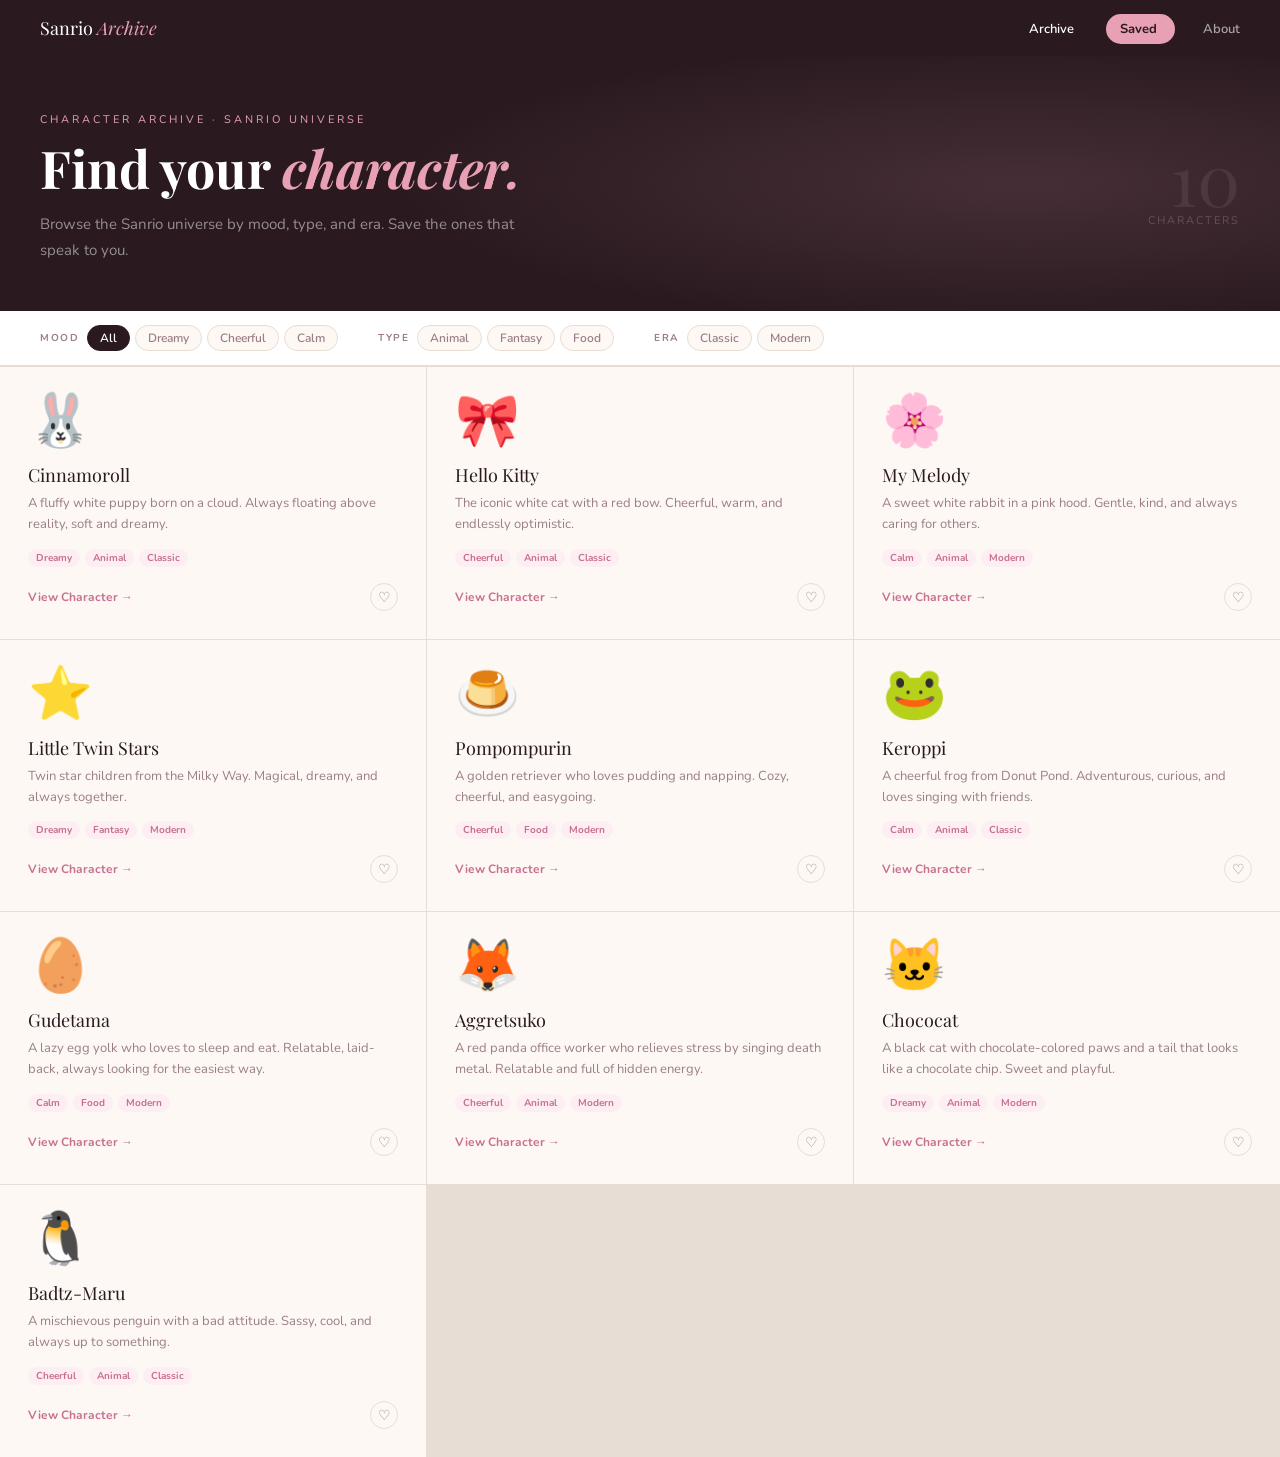
==== commit 90f45925: "Update and rename index (27).html to index.html" ====
--- a/index.html
+++ b/index.html
@@ -3,580 +3,9 @@
 <head>
 <meta charset="UTF-8">
 <meta name="viewport" content="width=device-width, initial-scale=1.0">
-<title>Sanrio Character Archive</title>
+<title>Sanrio Archive</title>
 <link href="https://fonts.googleapis.com/css2?family=Playfair+Display:ital,wght@0,400;0,700;1,400&family=Nunito:wght@300;400;600;700&display=swap" rel="stylesheet">
-<style>
-:root {
-  --pink: #e8a0b4;
-  --pink-deep: #c97090;
-  --pink-light: #fdeef3;
-  --cream: #fdf8f4;
-  --sand: #e8ddd5;
-  --ink: #2a1a20;
-  --muted: #9b7e86;
-  --white: #ffffff;
-  --tag-bg: #fdeef3;
-}
-
-* { margin: 0; padding: 0; box-sizing: border-box; }
-
-body {
-  font-family: 'Nunito', sans-serif;
-  background: var(--cream);
-  color: var(--ink);
-  min-height: 100vh;
-}
-
-header {
-  background: var(--ink);
-  padding: 0 40px;
-  display: flex;
-  align-items: center;
-  justify-content: space-between;
-  height: 56px;
-  position: sticky;
-  top: 0;
-  z-index: 100;
-}
-
-.logo {
-  font-family: 'Playfair Display', serif;
-  font-size: 18px;
-  color: var(--white);
-  letter-spacing: 0.5px;
-}
-
-.logo em {
-  font-style: italic;
-  color: var(--pink);
-}
-
-nav a {
-  color: rgba(255,255,255,0.6);
-  text-decoration: none;
-  font-size: 13px;
-  font-weight: 600;
-  margin-left: 28px;
-  letter-spacing: 0.5px;
-  transition: color 0.2s;
-}
-
-nav a:hover, nav a.active { color: var(--white); }
-
-.nav-saved {
-  background: var(--pink);
-  color: var(--ink) !important;
-  padding: 6px 14px;
-  border-radius: 20px;
-  font-weight: 700 !important;
-}
-
-/* ── HERO ── */
-.hero {
-  background: var(--ink);
-  padding: 56px 40px 48px;
-  position: relative;
-  overflow: hidden;
-}
-
-.hero::before {
-  content: '';
-  position: absolute;
-  inset: 0;
-  background: radial-gradient(ellipse 70% 80% at 80% 50%, rgba(232,160,180,0.15) 0%, transparent 70%);
-}
-
-.hero-label {
-  font-size: 11px;
-  letter-spacing: 3px;
-  text-transform: uppercase;
-  color: var(--pink);
-  margin-bottom: 12px;
-  position: relative;
-}
-
-.hero-title {
-  font-family: 'Playfair Display', serif;
-  font-size: clamp(32px, 5vw, 52px);
-  color: var(--white);
-  line-height: 1.1;
-  position: relative;
-  margin-bottom: 16px;
-}
-
-.hero-title em { font-style: italic; color: var(--pink); }
-
-.hero-desc {
-  font-size: 15px;
-  color: rgba(255,255,255,0.5);
-  max-width: 480px;
-  line-height: 1.7;
-  position: relative;
-}
-
-.hero-count {
-  position: absolute;
-  right: 40px;
-  top: 50%;
-  transform: translateY(-50%);
-  text-align: right;
-}
-
-.hero-count-num {
-  font-family: 'Playfair Display', serif;
-  font-size: 72px;
-  color: rgba(255,255,255,0.08);
-  line-height: 1;
-}
-
-.hero-count-label {
-  font-size: 11px;
-  color: rgba(255,255,255,0.2);
-  letter-spacing: 2px;
-  text-transform: uppercase;
-}
-
-.filter-wrap {
-  background: var(--white);
-  border-bottom: 1px solid var(--sand);
-  padding: 14px 40px;
-  display: flex;
-  gap: 40px;
-  align-items: center;
-  position: sticky;
-  top: 56px;
-  z-index: 90;
-}
-
-.filter-group {
-  display: flex;
-  align-items: center;
-  gap: 8px;
-}
-
-.filter-group-label {
-  font-size: 10px;
-  font-weight: 700;
-  letter-spacing: 1.5px;
-  text-transform: uppercase;
-  color: var(--muted);
-  white-space: nowrap;
-}
-
-.filter-pills { display: flex; gap: 5px; }
-
-.pill {
-  padding: 4px 12px;
-  border-radius: 20px;
-  border: 1px solid var(--sand);
-  background: var(--cream);
-  font-size: 12px;
-  font-weight: 600;
-  color: var(--muted);
-  cursor: pointer;
-  transition: all 0.15s;
-  font-family: 'Nunito', sans-serif;
-}
-
-.pill:hover { border-color: var(--pink); color: var(--pink-deep); }
-.pill.active { background: var(--ink); color: var(--white); border-color: var(--ink); }
-
-.archive {
-  display: grid;
-  grid-template-columns: repeat(3, 1fr);
-  gap: 1px;
-  background: var(--sand);
-  border-top: 1px solid var(--sand);
-}
-
-.card {
-  background: var(--cream);
-  padding: 28px;
-  cursor: pointer;
-  transition: all 0.2s;
-  position: relative;
-}
-
-.card:hover { background: var(--white); transform: translateY(-2px); box-shadow: 0 4px 12px rgba(42,26,32,0.1); }
-
-.card-emoji {
-  font-size: 52px;
-  margin-bottom: 16px;
-  display: block;
-  line-height: 1;
-}
-
-.card-name {
-  font-family: 'Playfair Display', serif;
-  font-size: 18px;
-  color: var(--ink);
-  margin-bottom: 6px;
-}
-
-.card-desc {
-  font-size: 13px;
-  color: var(--muted);
-  line-height: 1.6;
-  margin-bottom: 14px;
-}
-
-.card-tags { display: flex; gap: 5px; flex-wrap: wrap; margin-bottom: 16px; }
-
-.card-tag {
-  font-size: 10px;
-  font-weight: 700;
-  padding: 2px 8px;
-  border-radius: 20px;
-  background: var(--pink-light);
-  color: var(--pink-deep);
-  letter-spacing: 0.5px;
-}
-
-.card-footer {
-  display: flex;
-  align-items: center;
-  justify-content: space-between;
-}
-
-.card-link {
-  font-size: 12px;
-  font-weight: 700;
-  color: var(--pink-deep);
-  text-decoration: none;
-  letter-spacing: 0.5px;
-}
-
-.save-btn {
-  width: 28px;
-  height: 28px;
-  border-radius: 50%;
-  border: 1.5px solid var(--sand);
-  background: transparent;
-  display: flex;
-  align-items: center;
-  justify-content: center;
-  cursor: pointer;
-  font-size: 14px;
-  transition: all 0.15s;
-  padding: 0;
-  color: var(--muted);
-}
-
-.save-btn:hover, .save-btn.saved {
-  background: var(--pink-light);
-  border-color: var(--pink);
-  color: var(--pink-deep);
-}
-
-.detail-overlay {
-  display: none;
-  position: fixed;
-  inset: 0;
-  background: rgba(42,26,32,0.5);
-  z-index: 200;
-  backdrop-filter: blur(4px);
-}
-
-.detail-overlay.visible { display: flex; align-items: center; justify-content: center; padding: 40px; }
-
-.detail-panel {
-  background: var(--white);
-  border-radius: 16px;
-  max-width: 680px;
-  width: 100%;
-  overflow: hidden;
-  box-shadow: 0 24px 60px rgba(42,26,32,0.25);
-  animation: slideUp 0.25s ease;
-}
-
-@keyframes slideUp {
-  from { opacity: 0; transform: translateY(20px); }
-  to { opacity: 1; transform: translateY(0); }
-}
-
-.detail-top {
-  background: var(--ink);
-  padding: 32px;
-  display: flex;
-  gap: 24px;
-  align-items: flex-start;
-}
-
-.detail-emoji-large {
-  font-size: 72px;
-  line-height: 1;
-  flex-shrink: 0;
-}
-
-.detail-top-info { flex: 1; }
-
-.detail-top-label {
-  font-size: 10px;
-  letter-spacing: 2px;
-  text-transform: uppercase;
-  color: var(--pink);
-  margin-bottom: 6px;
-}
-
-.detail-name {
-  font-family: 'Playfair Display', serif;
-  font-size: 28px;
-  color: var(--white);
-  margin-bottom: 10px;
-}
-
-.detail-mood-tags { display: flex; gap: 6px; flex-wrap: wrap; }
-
-.detail-mood-tag {
-  font-size: 11px;
-  font-weight: 700;
-  padding: 3px 10px;
-  border-radius: 20px;
-  background: rgba(232,160,180,0.15);
-  color: var(--pink);
-  border: 1px solid rgba(232,160,180,0.3);
-}
-
-.detail-close {
-  width: 32px;
-  height: 32px;
-  border-radius: 50%;
-  background: rgba(255,255,255,0.1);
-  border: none;
-  color: rgba(255,255,255,0.6);
-  font-size: 16px;
-  cursor: pointer;
-  display: flex;
-  align-items: center;
-  justify-content: center;
-  transition: background 0.15s;
-  padding: 0;
-  font-family: sans-serif;
-}
-
-.detail-close:hover { background: rgba(255,255,255,0.2); color: white; }
-
-.detail-body { padding: 28px 32px; }
-
-.detail-body p {
-  font-size: 14px;
-  line-height: 1.8;
-  color: #444;
-  margin-bottom: 12px;
-}
-
-.detail-vibe {
-  background: var(--pink-light);
-  border-radius: 10px;
-  padding: 16px 20px;
-  margin: 16px 0;
-}
-
-.detail-vibe-label {
-  font-size: 10px;
-  font-weight: 700;
-  letter-spacing: 1.5px;
-  text-transform: uppercase;
-  color: var(--pink-deep);
-  margin-bottom: 8px;
-}
-
-.detail-vibe-tags { display: flex; gap: 6px; flex-wrap: wrap; }
-
-.detail-vibe-tag {
-  font-size: 12px;
-  font-weight: 600;
-  padding: 4px 12px;
-  border-radius: 20px;
-  background: var(--white);
-  color: var(--pink-deep);
-  border: 1px solid var(--pink);
-}
-
-.detail-footer {
-  display: flex;
-  justify-content: space-between;
-  align-items: center;
-  padding: 16px 32px;
-  border-top: 1px solid var(--sand);
-}
-
-.detail-meta { display: flex; gap: 32px; }
-
-.meta-item { display: flex; flex-direction: column; gap: 2px; }
-
-.meta-label {
-  font-size: 9px;
-  letter-spacing: 1.5px;
-  text-transform: uppercase;
-  color: var(--muted);
-}
-
-.meta-value {
-  font-size: 13px;
-  font-weight: 700;
-  color: var(--ink);
-}
-
-.detail-save-btn {
-  display: flex;
-  align-items: center;
-  gap: 8px;
-  padding: 8px 18px;
-  border-radius: 20px;
-  background: var(--ink);
-  color: var(--white);
-  border: none;
-  font-size: 13px;
-  font-weight: 700;
-  cursor: pointer;
-  font-family: 'Nunito', sans-serif;
-  transition: background 0.15s;
-}
-
-.detail-save-btn:hover { background: var(--pink-deep); }
-.detail-save-btn.saved { background: var(--pink); color: var(--ink); }
-
-.saved-page {
-  display: none;
-  padding: 40px;
-  max-width: 900px;
-}
-
-.saved-page.visible { display: block; }
-
-.saved-title {
-  font-family: 'Playfair Display', serif;
-  font-size: 28px;
-  color: var(--ink);
-  margin-bottom: 8px;
-}
-
-.saved-subtitle {
-  font-size: 14px;
-  color: var(--muted);
-  margin-bottom: 32px;
-}
-
-.saved-grid {
-  display: grid;
-  grid-template-columns: repeat(3, 1fr);
-  gap: 16px;
-}
-
-.saved-card {
-  background: var(--white);
-  border-radius: 12px;
-  padding: 20px;
-  display: flex;
-  align-items: center;
-  gap: 14px;
-  border: 1px solid var(--sand);
-}
-
-.saved-card-emoji { font-size: 36px; }
-
-.saved-card-name {
-  font-weight: 700;
-  font-size: 14px;
-  color: var(--ink);
-}
-
-.saved-card-mood {
-  font-size: 12px;
-  color: var(--muted);
-}
-
-.remove-btn {
-  margin-left: auto;
-  background: none;
-  border: none;
-  color: var(--muted);
-  cursor: pointer;
-  font-size: 16px;
-  padding: 4px;
-  transition: color 0.15s;
-}
-
-.remove-btn:hover { color: var(--pink-deep); }
-
-.empty-saved {
-  text-align: center;
-  padding: 60px 0;
-  color: var(--muted);
-}
-
-.empty-saved-emoji { font-size: 48px; margin-bottom: 12px; }
-
-.about-page {
-  display: none;
-  max-width: 640px;
-  padding: 56px 40px;
-}
-
-.about-page.visible { display: block; }
-
-.about-title {
-  font-family: 'Playfair Display', serif;
-  font-size: 32px;
-  color: var(--ink);
-  margin-bottom: 24px;
-}
-
-.about-title em { font-style: italic; color: var(--pink-deep); }
-
-.about-body p {
-  font-size: 15px;
-  line-height: 1.85;
-  color: #444;
-  margin-bottom: 18px;
-}
-
-.about-note {
-  border-left: 3px solid var(--pink);
-  padding: 14px 20px;
-  margin-top: 28px;
-  background: var(--pink-light);
-  border-radius: 0 8px 8px 0;
-  font-size: 14px;
-  line-height: 1.7;
-  color: var(--pink-deep);
-  font-style: italic;
-}
-
-.main-content.hidden { display: none; }
-.saved-page, .about-page { opacity: 0; transition: opacity 0.3s ease; }
-.saved-page.visible, .about-page.visible { opacity: 1; }
-
-@media (max-width: 1024px) {
-  .archive { grid-template-columns: repeat(2, 1fr); }
-  .saved-grid { grid-template-columns: repeat(2, 1fr); }
-  .hero-count { font-size: 60px; }
-}
-
-@media (max-width: 640px) {
-  header { padding: 0 16px; }
-  .logo { font-size: 15px; }
-  nav a { margin-left: 14px; font-size: 12px; }
-  .hero { padding: 32px 16px; }
-  .hero-count { display: none; }
-  .filter-wrap { padding: 10px 16px; gap: 12px; flex-wrap: wrap; overflow-x: auto; }
-  .archive { grid-template-columns: 1fr; }
-  .card { padding: 20px 16px; }
-  .detail-overlay { padding: 16px; align-items: flex-end; }
-  .detail-panel { border-radius: 16px 16px 0 0; max-height: 90vh; overflow-y: auto; }
-  .saved-grid { grid-template-columns: 1fr; }
-  .saved-page, .about-page { padding: 24px 16px; }
-  .nav-saved { padding: 4px 10px; font-size: 11px; }
-}
-
-@media (max-width: 360px) {
-  nav a { margin-left: 10px; }
-  .hero-title { font-size: 28px; }
-  .card-emoji { font-size: 40px; }
-  .detail-emoji-large { font-size: 56px; }
-}
-</style>
+<link rel="stylesheet" href="style.css">
 </head>
 <body>
 
@@ -584,7 +13,7 @@
   <div class="logo">Sanrio <em>Archive</em></div>
   <nav>
     <a href="#" class="active" id="nav-home" onclick="showPage('home',event)">Archive</a>
-    <a href="#" id="nav-saved" onclick="showPage('saved',event)">Saved <span id="saved-count"></span></a>
+    <a href="#" id="nav-saved" class="nav-saved" onclick="showPage('saved',event)">Saved <span id="saved-count"></span></a>
     <a href="#" id="nav-about" onclick="showPage('about',event)">About</a>
   </nav>
 </header>
@@ -635,13 +64,11 @@
       <div class="card-name">Cinnamoroll</div>
       <div class="card-desc">A fluffy white puppy born on a cloud. Always floating above reality, soft and dreamy.</div>
       <div class="card-tags">
-        <span class="card-tag">Dreamy</span>
-        <span class="card-tag">Animal</span>
-        <span class="card-tag">Classic</span>
+        <span class="card-tag">Dreamy</span><span class="card-tag">Animal</span><span class="card-tag">Classic</span>
       </div>
       <div class="card-footer">
         <a class="card-link" onclick="openDetail('cinnamoroll')">View Character →</a>
-        <button class="save-btn" id="save-cinnamoroll" onclick="toggleSave('cinnamoroll', event)" title="Save">♡</button>
+        <button class="save-btn" id="save-cinnamoroll" onclick="toggleSave('cinnamoroll',event)">♡</button>
       </div>
     </div>
 
@@ -650,13 +77,11 @@
       <div class="card-name">Hello Kitty</div>
       <div class="card-desc">The iconic white cat with a red bow. Cheerful, warm, and endlessly optimistic.</div>
       <div class="card-tags">
-        <span class="card-tag">Cheerful</span>
-        <span class="card-tag">Animal</span>
-        <span class="card-tag">Classic</span>
+        <span class="card-tag">Cheerful</span><span class="card-tag">Animal</span><span class="card-tag">Classic</span>
       </div>
       <div class="card-footer">
         <a class="card-link" onclick="openDetail('hellokitty')">View Character →</a>
-        <button class="save-btn" id="save-hellokitty" onclick="toggleSave('hellokitty', event)" title="Save">♡</button>
+        <button class="save-btn" id="save-hellokitty" onclick="toggleSave('hellokitty',event)">♡</button>
       </div>
     </div>
 
@@ -665,13 +90,11 @@
       <div class="card-name">My Melody</div>
       <div class="card-desc">A sweet white rabbit in a pink hood. Gentle, kind, and always caring for others.</div>
       <div class="card-tags">
-        <span class="card-tag">Calm</span>
-        <span class="card-tag">Animal</span>
-        <span class="card-tag">Modern</span>
+        <span class="card-tag">Calm</span><span class="card-tag">Animal</span><span class="card-tag">Modern</span>
       </div>
       <div class="card-footer">
         <a class="card-link" onclick="openDetail('mymelody')">View Character →</a>
-        <button class="save-btn" id="save-mymelody" onclick="toggleSave('mymelody', event)" title="Save">♡</button>
+        <button class="save-btn" id="save-mymelody" onclick="toggleSave('mymelody',event)">♡</button>
       </div>
     </div>
 
@@ -680,13 +103,11 @@
       <div class="card-name">Little Twin Stars</div>
       <div class="card-desc">Twin star children from the Milky Way. Magical, dreamy, and always together.</div>
       <div class="card-tags">
-        <span class="card-tag">Dreamy</span>
-        <span class="card-tag">Fantasy</span>
-        <span class="card-tag">Modern</span>
+        <span class="card-tag">Dreamy</span><span class="card-tag">Fantasy</span><span class="card-tag">Modern</span>
       </div>
       <div class="card-footer">
         <a class="card-link" onclick="openDetail('ttwinstars')">View Character →</a>
-        <button class="save-btn" id="save-ttwinstars" onclick="toggleSave('ttwinstars', event)" title="Save">♡</button>
+        <button class="save-btn" id="save-ttwinstars" onclick="toggleSave('ttwinstars',event)">♡</button>
       </div>
     </div>
 
@@ -695,13 +116,11 @@
       <div class="card-name">Pompompurin</div>
       <div class="card-desc">A golden retriever who loves pudding and napping. Cozy, cheerful, and easygoing.</div>
       <div class="card-tags">
-        <span class="card-tag">Cheerful</span>
-        <span class="card-tag">Food</span>
-        <span class="card-tag">Modern</span>
+        <span class="card-tag">Cheerful</span><span class="card-tag">Food</span><span class="card-tag">Modern</span>
       </div>
       <div class="card-footer">
         <a class="card-link" onclick="openDetail('pompompurin')">View Character →</a>
-        <button class="save-btn" id="save-pompompurin" onclick="toggleSave('pompompurin', event)" title="Save">♡</button>
+        <button class="save-btn" id="save-pompompurin" onclick="toggleSave('pompompurin',event)">♡</button>
       </div>
     </div>
 
@@ -710,58 +129,50 @@
       <div class="card-name">Keroppi</div>
       <div class="card-desc">A cheerful frog from Donut Pond. Adventurous, curious, and loves singing with friends.</div>
       <div class="card-tags">
-        <span class="card-tag">Calm</span>
-        <span class="card-tag">Animal</span>
-        <span class="card-tag">Classic</span>
+        <span class="card-tag">Calm</span><span class="card-tag">Animal</span><span class="card-tag">Classic</span>
       </div>
       <div class="card-footer">
         <a class="card-link" onclick="openDetail('keroppi')">View Character →</a>
-        <button class="save-btn" id="save-keroppi" onclick="toggleSave('keroppi', event)" title="Save">♡</button>
+        <button class="save-btn" id="save-keroppi" onclick="toggleSave('keroppi',event)">♡</button>
       </div>
     </div>
 
     <div class="card" data-tags="calm food modern" data-key="gudetama">
       <span class="card-emoji">🥚</span>
       <div class="card-name">Gudetama</div>
-      <div class="card-desc">A lazy egg yolk who loves to sleep and eat. Relatable, laid-back, and always looking for the easiest way.</div>
-      <div class="card-tags">
-        <span class="card-tag">Calm</span>
-        <span class="card-tag">Food</span>
-        <span class="card-tag">Modern</span>
+      <div class="card-desc">A lazy egg yolk who loves to sleep and eat. Relatable, laid-back, always looking for the easiest way.</div>
+      <div class="card-tags">
+        <span class="card-tag">Calm</span><span class="card-tag">Food</span><span class="card-tag">Modern</span>
       </div>
       <div class="card-footer">
         <a class="card-link" onclick="openDetail('gudetama')">View Character →</a>
-        <button class="save-btn" id="save-gudetama" onclick="toggleSave('gudetama', event)" title="Save">♡</button>
+        <button class="save-btn" id="save-gudetama" onclick="toggleSave('gudetama',event)">♡</button>
       </div>
     </div>
 
     <div class="card" data-tags="cheerful animal modern" data-key="aggretsuko">
       <span class="card-emoji">🦊</span>
       <div class="card-name">Aggretsuko</div>
-      <div class="card-desc">A red panda office worker who relieves stress by singing death metal. Relatable, passionate, and full of hidden energy.</div>
-      <div class="card-tags">
-        <span class="card-tag">Cheerful</span>
-        <span class="card-tag">Animal</span>
-        <span class="card-tag">Modern</span>
+      <div class="card-desc">A red panda office worker who relieves stress by singing death metal. Relatable and full of hidden energy.</div>
+      <div class="card-tags">
+        <span class="card-tag">Cheerful</span><span class="card-tag">Animal</span><span class="card-tag">Modern</span>
       </div>
       <div class="card-footer">
         <a class="card-link" onclick="openDetail('aggretsuko')">View Character →</a>
-        <button class="save-btn" id="save-aggretsuko" onclick="toggleSave('aggretsuko', event)" title="Save">♡</button>
+        <button class="save-btn" id="save-aggretsuko" onclick="toggleSave('aggretsuko',event)">♡</button>
       </div>
     </div>
 
     <div class="card" data-tags="dreamy animal modern" data-key="chococat">
       <span class="card-emoji">🐱</span>
       <div class="card-name">Chococat</div>
-      <div class="card-desc">A black cat with chocolate-colored paws and a tail that looks like a chocolate chip. Sweet, playful, and a little mischievous.</div>
-      <div class="card-tags">
-        <span class="card-tag">Dreamy</span>
-        <span class="card-tag">Animal</span>
-        <span class="card-tag">Modern</span>
+      <div class="card-desc">A black cat with chocolate-colored paws and a tail that looks like a chocolate chip. Sweet and playful.</div>
+      <div class="card-tags">
+        <span class="card-tag">Dreamy</span><span class="card-tag">Animal</span><span class="card-tag">Modern</span>
       </div>
       <div class="card-footer">
         <a class="card-link" onclick="openDetail('chococat')">View Character →</a>
-        <button class="save-btn" id="save-chococat" onclick="toggleSave('chococat', event)" title="Save">♡</button>
+        <button class="save-btn" id="save-chococat" onclick="toggleSave('chococat',event)">♡</button>
       </div>
     </div>
 
@@ -770,13 +181,11 @@
       <div class="card-name">Badtz-Maru</div>
       <div class="card-desc">A mischievous penguin with a bad attitude. Sassy, cool, and always up to something.</div>
       <div class="card-tags">
-        <span class="card-tag">Cheerful</span>
-        <span class="card-tag">Animal</span>
-        <span class="card-tag">Classic</span>
+        <span class="card-tag">Cheerful</span><span class="card-tag">Animal</span><span class="card-tag">Classic</span>
       </div>
       <div class="card-footer">
         <a class="card-link" onclick="openDetail('badtzmaru')">View Character →</a>
-        <button class="save-btn" id="save-badtzmaru" onclick="toggleSave('badtzmaru', event)" title="Save">♡</button>
+        <button class="save-btn" id="save-badtzmaru" onclick="toggleSave('badtzmaru',event)">♡</button>
       </div>
     </div>
 
@@ -800,10 +209,10 @@
     <p>The Sanrio Character Archive is a resource dedicated to documenting the emotional universe of Sanrio's characters. Each character carries its own mood, personality, and way of being in the world.</p>
     <p>This project began as a way to explore how character design communicates feeling — how a round shape, a soft colour, or a specific accessory can evoke comfort, joy, or nostalgia.</p>
     <p>The archive is organized by mood, type, and era. Browse to discover characters that resonate with you, and save the ones that feel meaningful.</p>
-  </div>
-</div>
-
-<!-- DETAIL OVERLAY -->
+    <p><em>During testing, feedback revealed that users didn't just want to browse — they wanted to interact, collect, and build something personal. This insight led to a significant shift: moving from a static archive toward an interactive emotional experience where characters become the building blocks of a digital gift. That evolution became Memory Gift Atelier.</em></p>
+  </div>
+</div>
+
 <div class="detail-overlay" id="detail-overlay" onclick="closeDetail(event)">
   <div class="detail-panel" id="detail-panel">
     <div class="detail-top">
@@ -843,202 +252,6 @@
   </div>
 </div>
 
-<script>
-const characters = {
-  cinnamoroll: {
-    emoji: '🐰', name: 'Cinnamoroll',
-    desc1: 'Cinnamoroll is a white puppy with a plump round body, blue eyes, pink cheeks, and a curly tail that resembles a cinnamon roll. He was born on a cloud and floated down to earth.',
-    desc2: 'Cinnamoroll loves to daydream and float through the sky. His gentle, quiet nature makes him a source of comfort.',
-    tags: ['Dreamy', 'Animal', 'Classic'],
-    vibes: ['quiet moments', 'daydreaming', 'soft comfort', 'rainy days'],
-    mood: 'Dreamy', debut: '2001', type: 'Animal'
-  },
-  hellokitty: {
-    emoji: '🎀', name: 'Hello Kitty',
-    desc1: 'Hello Kitty, also known as Kitty White, is a cheerful white cat who lives in London with her family. She loves baking cookies and spending time with friends.',
-    desc2: 'Debuting in 1974, Hello Kitty is one of the most recognizable characters in the world and a symbol of kawaii culture.',
-    tags: ['Cheerful', 'Animal', 'Classic'],
-    vibes: ['friendship', 'celebration', 'everyday joy', 'sharing'],
-    mood: 'Cheerful', debut: '1974', type: 'Animal'
-  },
-  mymelody: {
-    emoji: '🌸', name: 'My Melody',
-    desc1: 'My Melody is a sweet white rabbit who lives in Mariland forest. She is always seen wearing her signature pink hood, made by her grandmother.',
-    desc2: 'Kind, gentle, and a little clumsy, My Melody loves baking and quiet time. She represents warmth and the comfort of home.',
-    tags: ['Calm', 'Animal', 'Modern'],
-    vibes: ['gentle care', 'home warmth', 'baking', 'cozy afternoons'],
-    mood: 'Calm', debut: '1975', type: 'Animal'
-  },
-  ttwinstars: {
-    emoji: '⭐', name: 'Little Twin Stars',
-    desc1: 'Kiki and Lala are twin star children who came from the Milky Way. Kiki has blue hair and Lala has pink hair — they travel together on a cloud.',
-    desc2: 'The Little Twin Stars represent dreams, magic, and the bond between kindred spirits. Their pastel celestial aesthetic is iconic.',
-    tags: ['Dreamy', 'Fantasy', 'Modern'],
-    vibes: ['dreaming big', 'stargazing', 'kindred spirits', 'magic'],
-    mood: 'Dreamy', debut: '1975', type: 'Fantasy'
-  },
-  pompompurin: {
-    emoji: '🍮', name: 'Pompompurin',
-    desc1: 'Pompompurin is a golden retriever who loves pudding so much he wears a beret that looks like one. He lives with his owner and spends most of his time napping.',
-    desc2: 'Laid-back and cheerful, Pompompurin finds joy in simple pleasures: pudding, sleeping, and hanging out with friends.',
-    tags: ['Cheerful', 'Food', 'Modern'],
-    vibes: ['slow mornings', 'treating yourself', 'nap time', 'simple joys'],
-    mood: 'Cheerful', debut: '1996', type: 'Food'
-  },
-  keroppi: {
-    emoji: '🐸', name: 'Keroppi',
-    desc1: 'Keroppi is a cheerful frog with big eyes and a wide smile who lives in Donut Pond. He loves adventure, singing, and spending time with his large family.',
-    desc2: 'One of Sanrio\'s earliest characters, Keroppi represents curiosity and the joy of exploration.',
-    tags: ['Calm', 'Animal', 'Classic'],
-    vibes: ['adventure', 'curiosity', 'outdoor fun', 'singing'],
-    mood: 'Calm', debut: '1987', type: 'Animal'
-  },
-  gudetama: {
-    emoji: '🥚', name: 'Gudetama',
-    desc1: 'Gudetama is a lazy egg yolk with a butt crack and little arms and legs. He was born from a broken eggshell and has a perpetually tired expression.',
-    desc2: 'Gudetama loves to sleep, eat, and avoid work. His relatable laziness has made him a favorite among people who appreciate taking it easy.',
-    tags: ['Calm', 'Food', 'Modern'],
-    vibes: ['lazy days', 'self-care', 'comfort food', 'relaxation'],
-    mood: 'Calm', debut: '2013', type: 'Food'
-  },
-  aggretsuko: {
-    emoji: '🦊', name: 'Aggretsuko',
-    desc1: 'Aggretsuko is a 25-year-old red panda who works as an accountant in Tokyo. She appears cute and mild-mannered at work, but has a secret passion for death metal.',
-    desc2: 'Aggretsuko uses death metal karaoke to relieve the stress of her office job and everyday frustrations. Her character resonates with anyone who has ever felt overwhelmed by modern life.',
-    tags: ['Cheerful', 'Animal', 'Modern'],
-    vibes: ['stress relief', 'self-expression', 'work-life balance', 'hidden talents'],
-    mood: 'Cheerful', debut: '2016', type: 'Animal'
-  },
-  chococat: {
-    emoji: '🐱', name: 'Chococat',
-    desc1: 'Chococat is a black cat with chocolate-colored paws, ears, and tail. He has big round eyes and a constant look of wonder on his face.',
-    desc2: 'Chococat loves to explore and discover new things. He has a special ability to sense when something exciting is about to happen.',
-    tags: ['Dreamy', 'Animal', 'Modern'],
-    vibes: ['playfulness', 'curiosity', 'chocolatey treats', 'magical moments'],
-    mood: 'Dreamy', debut: '1996', type: 'Animal'
-  },
-  badtzmaru: {
-    emoji: '🐧', name: 'Badtz-Maru',
-    desc1: 'Badtz-Maru is a mischievous penguin with spiky hair and a permanent scowl. He lives in Gorgeoustown and loves causing trouble.',
-    desc2: 'Despite his bad attitude, Badtz-Maru has a soft spot for his friends and family. He dreams of becoming the leader of his own gang someday.',
-    tags: ['Cheerful', 'Animal', 'Classic'],
-    vibes: ['mischief', 'confidence', 'coolness', 'friendship'],
-    mood: 'Cheerful', debut: '1993', type: 'Animal'
-  }
-};
-
-let saved = new Set();
-let currentDetailKey = null;
-
-function openDetail(key) {
-  const d = characters[key];
-  currentDetailKey = key;
-  document.getElementById('d-emoji').textContent = d.emoji;
-  document.getElementById('d-name').textContent = d.name;
-  document.getElementById('d-desc1').textContent = d.desc1;
-  document.getElementById('d-desc2').textContent = d.desc2;
-  document.getElementById('d-mood').textContent = d.mood;
-  document.getElementById('d-debut').textContent = d.debut;
-  document.getElementById('d-type').textContent = d.type;
-  document.getElementById('d-mood-tags').innerHTML = d.tags.map(t => `<span class="detail-mood-tag">${t}</span>`).join('');
-  document.getElementById('d-vibe-tags').innerHTML = d.vibes.map(v => `<span class="detail-vibe-tag">${v}</span>`).join('');
-  const saveBtn = document.getElementById('d-save-btn');
-  saveBtn.textContent = saved.has(key) ? '♥ Saved' : '♡ Save';
-  saveBtn.classList.toggle('saved', saved.has(key));
-  document.getElementById('detail-overlay').classList.add('visible');
-}
-
-function closeDetail(e) {
-  if (!e || e.target === document.getElementById('detail-overlay')) {
-    document.getElementById('detail-overlay').classList.remove('visible');
-  }
-}
-
-function toggleSave(key, e) {
-  e.stopPropagation();
-  if (saved.has(key)) {
-    saved.delete(key);
-  } else {
-    saved.add(key);
-  }
-  updateSaveUI(key);
-  updateSavedCount();
-}
-
-function toggleSaveFromDetail() {
-  const key = currentDetailKey;
-  if (saved.has(key)) { saved.delete(key); } else { saved.add(key); }
-  updateSaveUI(key);
-  updateSavedCount();
-  const saveBtn = document.getElementById('d-save-btn');
-  saveBtn.textContent = saved.has(key) ? '♥ Saved' : '♡ Save';
-  saveBtn.classList.toggle('saved', saved.has(key));
-}
-
-function updateSaveUI(key) {
-  const btn = document.getElementById('save-' + key);
-  if (btn) {
-    btn.textContent = saved.has(key) ? '♥' : '♡';
-    btn.classList.toggle('saved', saved.has(key));
-  }
-}
-
-function updateSavedCount() {
-  const el = document.getElementById('saved-count');
-  el.textContent = saved.size > 0 ? `(${saved.size})` : '';
-  renderSavedPage();
-}
-
-function renderSavedPage() {
-  const grid = document.getElementById('saved-grid');
-  if (saved.size === 0) {
-    grid.innerHTML = '<div class="empty-saved"><div class="empty-saved-emoji">♡</div><div>No characters saved yet.<br>Browse the archive and save your favourites.</div></div>';
-    return;
-  }
-  grid.innerHTML = [...saved].map(key => {
-    const d = characters[key];
-    return `<div class="saved-card">
-      <div class="saved-card-emoji">${d.emoji}</div>
-      <div>
-        <div class="saved-card-name">${d.name}</div>
-        <div class="saved-card-mood">${d.mood}</div>
-      </div>
-      <button class="remove-btn" onclick="removeSaved('${key}')">✕</button>
-    </div>`;
-  }).join('');
-}
-
-function removeSaved(key) {
-  saved.delete(key);
-  updateSaveUI(key);
-  updateSavedCount();
-}
-
-function filterCards(btn, tag) {
-  document.querySelectorAll('.pill').forEach(p => p.classList.remove('active'));
-  btn.classList.add('active');
-  document.querySelectorAll('.card').forEach(card => {
-    card.style.display = (tag === 'all' || card.dataset.tags.includes(tag)) ? '' : 'none';
-  });
-}
-
-function showPage(page, e) {
-  e.preventDefault();
-  document.querySelectorAll('nav a').forEach(a => a.classList.remove('active'));
-  document.getElementById('main-content').classList.add('hidden');
-  document.getElementById('saved-page').classList.remove('visible');
-  document.getElementById('about-page').classList.remove('visible');
-  if (page === 'home') {
-    document.getElementById('nav-home').classList.add('active');
-    document.getElementById('main-content').classList.remove('hidden');
-  } else if (page === 'saved') {
-    document.getElementById('nav-saved').classList.add('active');
-    document.getElementById('saved-page').classList.add('visible');
-  } else if (page === 'about') {
-    document.getElementById('nav-about').classList.add('active');
-    document.getElementById('about-page').classList.add('visible');
-  }
-}
-</script>
+<script src="main.js"></script>
 </body>
 </html>
--- a/style.css
+++ b/style.css
@@ -0,0 +1,219 @@
+:root {
+  --pink: #e8a0b4;
+  --pink-deep: #c97090;
+  --pink-light: #fdeef3;
+  --cream: #fdf8f4;
+  --sand: #e8ddd5;
+  --ink: #2a1a20;
+  --muted: #9b7e86;
+  --white: #ffffff;
+}
+
+* { margin: 0; padding: 0; box-sizing: border-box; }
+
+body {
+  font-family: 'Nunito', sans-serif;
+  background: var(--cream);
+  color: var(--ink);
+  min-height: 100vh;
+}
+
+header {
+  background: var(--ink);
+  padding: 0 40px;
+  display: flex;
+  align-items: center;
+  justify-content: space-between;
+  height: 56px;
+  position: sticky;
+  top: 0;
+  z-index: 100;
+}
+
+.logo { font-family: 'Playfair Display', serif; font-size: 18px; color: var(--white); }
+.logo em { font-style: italic; color: var(--pink); }
+
+nav a {
+  color: rgba(255,255,255,0.6);
+  text-decoration: none;
+  font-size: 13px;
+  font-weight: 600;
+  margin-left: 28px;
+  transition: color 0.2s;
+}
+
+nav a:hover, nav a.active { color: var(--white); }
+
+.nav-saved {
+  background: var(--pink);
+  color: var(--ink) !important;
+  padding: 6px 14px;
+  border-radius: 20px;
+  font-weight: 700 !important;
+}
+
+/* HERO */
+.hero {
+  background: var(--ink);
+  padding: 56px 40px 48px;
+  position: relative;
+  overflow: hidden;
+}
+
+.hero::before {
+  content: '';
+  position: absolute;
+  inset: 0;
+  background: radial-gradient(ellipse 70% 80% at 80% 50%, rgba(232,160,180,0.15) 0%, transparent 70%);
+}
+
+.hero-label { font-size: 11px; letter-spacing: 3px; text-transform: uppercase; color: var(--pink); margin-bottom: 12px; position: relative; }
+.hero-title { font-family: 'Playfair Display', serif; font-size: clamp(32px,5vw,52px); color: var(--white); line-height: 1.1; position: relative; margin-bottom: 16px; }
+.hero-title em { font-style: italic; color: var(--pink); }
+.hero-desc { font-size: 15px; color: rgba(255,255,255,0.5); max-width: 480px; line-height: 1.7; position: relative; }
+
+.hero-count { position: absolute; right: 40px; top: 50%; transform: translateY(-50%); text-align: right; }
+.hero-count-num { font-family: 'Playfair Display', serif; font-size: 72px; color: rgba(255,255,255,0.08); line-height: 1; }
+.hero-count-label { font-size: 11px; color: rgba(255,255,255,0.2); letter-spacing: 2px; text-transform: uppercase; }
+
+/* FILTER */
+.filter-wrap {
+  background: var(--white);
+  border-bottom: 1px solid var(--sand);
+  padding: 14px 40px;
+  display: flex;
+  gap: 40px;
+  align-items: center;
+  position: sticky;
+  top: 56px;
+  z-index: 90;
+}
+
+.filter-group { display: flex; align-items: center; gap: 8px; }
+.filter-group-label { font-size: 10px; font-weight: 700; letter-spacing: 1.5px; text-transform: uppercase; color: var(--muted); white-space: nowrap; }
+.filter-pills { display: flex; gap: 5px; }
+
+.pill {
+  padding: 4px 12px;
+  border-radius: 20px;
+  border: 1px solid var(--sand);
+  background: var(--cream);
+  font-size: 12px;
+  font-weight: 600;
+  color: var(--muted);
+  cursor: pointer;
+  transition: all 0.15s;
+  font-family: 'Nunito', sans-serif;
+}
+
+.pill:hover { border-color: var(--pink); color: var(--pink-deep); }
+.pill.active { background: var(--ink); color: var(--white); border-color: var(--ink); }
+
+/* CARDS */
+.archive { display: grid; grid-template-columns: repeat(3,1fr); gap: 1px; background: var(--sand); border-top: 1px solid var(--sand); }
+
+.card { background: var(--cream); padding: 28px; cursor: pointer; transition: all 0.2s; }
+.card:hover { background: var(--white); transform: translateY(-2px); box-shadow: 0 4px 12px rgba(42,26,32,0.1); }
+
+.card-emoji { font-size: 52px; margin-bottom: 16px; display: block; line-height: 1; }
+.card-name { font-family: 'Playfair Display', serif; font-size: 18px; color: var(--ink); margin-bottom: 6px; }
+.card-desc { font-size: 13px; color: var(--muted); line-height: 1.6; margin-bottom: 14px; }
+.card-tags { display: flex; gap: 5px; flex-wrap: wrap; margin-bottom: 16px; }
+.card-tag { font-size: 10px; font-weight: 700; padding: 2px 8px; border-radius: 20px; background: var(--pink-light); color: var(--pink-deep); }
+.card-footer { display: flex; align-items: center; justify-content: space-between; }
+.card-link { font-size: 12px; font-weight: 700; color: var(--pink-deep); text-decoration: none; }
+
+.save-btn {
+  width: 28px; height: 28px; border-radius: 50%;
+  border: 1.5px solid var(--sand); background: transparent;
+  display: flex; align-items: center; justify-content: center;
+  cursor: pointer; font-size: 14px; transition: all 0.15s; padding: 0; color: var(--muted);
+}
+.save-btn:hover, .save-btn.saved { background: var(--pink-light); border-color: var(--pink); color: var(--pink-deep); }
+
+/* DETAIL OVERLAY */
+.detail-overlay { display: none; position: fixed; inset: 0; background: rgba(42,26,32,0.5); z-index: 200; backdrop-filter: blur(4px); }
+.detail-overlay.visible { display: flex; align-items: center; justify-content: center; padding: 40px; }
+
+.detail-panel { background: var(--white); border-radius: 16px; max-width: 680px; width: 100%; overflow: hidden; box-shadow: 0 24px 60px rgba(42,26,32,0.25); animation: slideUp 0.25s ease; }
+
+@keyframes slideUp { from { opacity: 0; transform: translateY(20px); } to { opacity: 1; transform: translateY(0); } }
+
+.detail-top { background: var(--ink); padding: 32px; display: flex; gap: 24px; align-items: flex-start; }
+.detail-emoji-large { font-size: 72px; line-height: 1; flex-shrink: 0; }
+.detail-top-info { flex: 1; }
+.detail-top-label { font-size: 10px; letter-spacing: 2px; text-transform: uppercase; color: var(--pink); margin-bottom: 6px; }
+.detail-name { font-family: 'Playfair Display', serif; font-size: 28px; color: var(--white); margin-bottom: 10px; }
+.detail-mood-tags { display: flex; gap: 6px; flex-wrap: wrap; }
+.detail-mood-tag { font-size: 11px; font-weight: 700; padding: 3px 10px; border-radius: 20px; background: rgba(232,160,180,0.15); color: var(--pink); border: 1px solid rgba(232,160,180,0.3); }
+
+.detail-close { width: 32px; height: 32px; border-radius: 50%; background: rgba(255,255,255,0.1); border: none; color: rgba(255,255,255,0.6); font-size: 16px; cursor: pointer; display: flex; align-items: center; justify-content: center; transition: background 0.15s; padding: 0; font-family: sans-serif; }
+.detail-close:hover { background: rgba(255,255,255,0.2); color: white; }
+
+.detail-body { padding: 28px 32px; }
+.detail-body p { font-size: 14px; line-height: 1.8; color: #444; margin-bottom: 12px; }
+
+.detail-vibe { background: var(--pink-light); border-radius: 10px; padding: 16px 20px; margin: 16px 0; }
+.detail-vibe-label { font-size: 10px; font-weight: 700; letter-spacing: 1.5px; text-transform: uppercase; color: var(--pink-deep); margin-bottom: 8px; }
+.detail-vibe-tags { display: flex; gap: 6px; flex-wrap: wrap; }
+.detail-vibe-tag { font-size: 12px; font-weight: 600; padding: 4px 12px; border-radius: 20px; background: var(--white); color: var(--pink-deep); border: 1px solid var(--pink); }
+
+.detail-footer { display: flex; justify-content: space-between; align-items: center; padding: 16px 32px; border-top: 1px solid var(--sand); }
+.detail-meta { display: flex; gap: 32px; }
+.meta-item { display: flex; flex-direction: column; gap: 2px; }
+.meta-label { font-size: 9px; letter-spacing: 1.5px; text-transform: uppercase; color: var(--muted); }
+.meta-value { font-size: 13px; font-weight: 700; color: var(--ink); }
+
+.detail-save-btn { display: flex; align-items: center; gap: 8px; padding: 8px 18px; border-radius: 20px; background: var(--ink); color: var(--white); border: none; font-size: 13px; font-weight: 700; cursor: pointer; font-family: 'Nunito', sans-serif; transition: background 0.15s; }
+.detail-save-btn:hover { background: var(--pink-deep); }
+.detail-save-btn.saved { background: var(--pink); color: var(--ink); }
+
+/* SAVED PAGE */
+.saved-page { display: none; padding: 40px; max-width: 900px; }
+.saved-page.visible { display: block; }
+.saved-title { font-family: 'Playfair Display', serif; font-size: 28px; color: var(--ink); margin-bottom: 8px; }
+.saved-subtitle { font-size: 14px; color: var(--muted); margin-bottom: 32px; }
+.saved-grid { display: grid; grid-template-columns: repeat(3,1fr); gap: 16px; }
+.saved-card { background: var(--white); border-radius: 12px; padding: 20px; display: flex; align-items: center; gap: 14px; border: 1px solid var(--sand); }
+.saved-card-emoji { font-size: 36px; }
+.saved-card-name { font-weight: 700; font-size: 14px; color: var(--ink); }
+.saved-card-mood { font-size: 12px; color: var(--muted); }
+.remove-btn { margin-left: auto; background: none; border: none; color: var(--muted); cursor: pointer; font-size: 16px; padding: 4px; }
+.empty-saved { grid-column: 1/-1; text-align: center; padding: 60px 20px; color: var(--muted); font-size: 14px; line-height: 1.8; }
+.empty-saved-emoji { font-size: 40px; margin-bottom: 16px; }
+
+/* ABOUT PAGE */
+.about-page { display: none; padding: 40px; max-width: 700px; }
+.about-page.visible { display: block; }
+.about-title { font-family: 'Playfair Display', serif; font-size: 32px; color: var(--ink); margin-bottom: 24px; }
+.about-title em { font-style: italic; color: var(--pink); }
+.about-body p { font-size: 15px; line-height: 1.85; color: #444; margin-bottom: 18px; }
+.about-body p em { font-style: italic; color: var(--pink-deep); }
+
+.main-content.hidden { display: none; }
+
+/* RESPONSIVE */
+@media (max-width: 1024px) {
+  .archive { grid-template-columns: repeat(2,1fr); }
+  .saved-grid { grid-template-columns: repeat(2,1fr); }
+}
+
+@media (max-width: 640px) {
+  header { padding: 0 16px; }
+  nav a { margin-left: 14px; font-size: 12px; }
+  .hero { padding: 32px 16px; }
+  .hero-count { display: none; }
+  .filter-wrap { padding: 10px 16px; gap: 12px; flex-wrap: wrap; overflow-x: auto; }
+  .archive { grid-template-columns: 1fr; }
+  .card { padding: 20px 16px; }
+  .detail-overlay { padding: 16px; align-items: flex-end; }
+  .detail-panel { border-radius: 16px 16px 0 0; max-height: 90vh; overflow-y: auto; }
+  .saved-grid { grid-template-columns: 1fr; }
+  .saved-page, .about-page { padding: 24px 16px; }
+}
+
+@media (max-width: 360px) {
+  .hero-title { font-size: 28px; }
+  .card-emoji { font-size: 40px; }
+  .detail-emoji-large { font-size: 56px; }
+}
